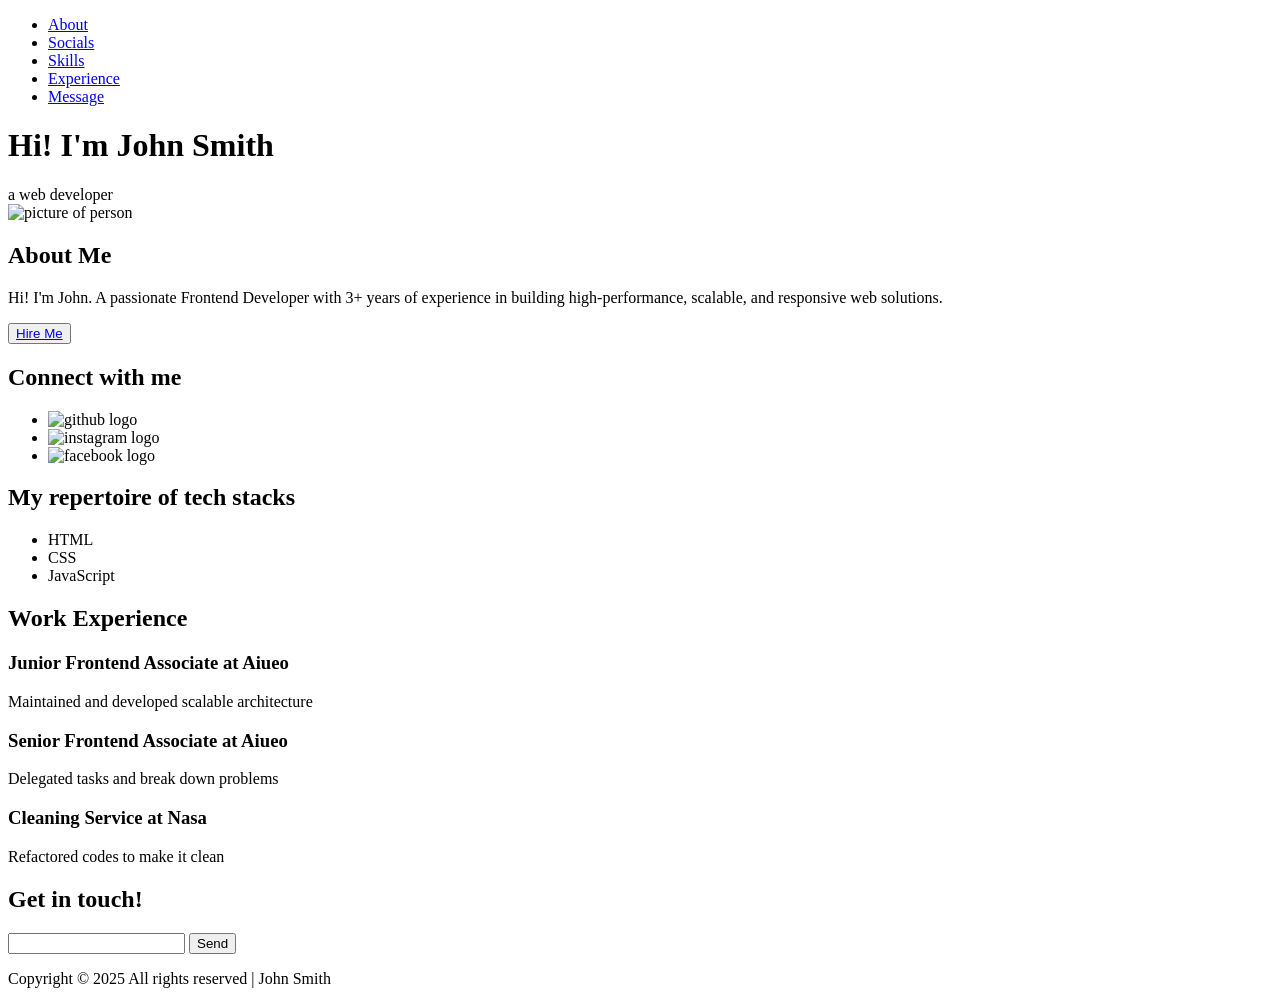
==== index.html @ 1870521f "Final final" ====
<!DOCTYPE html>
<html lang="en">
  <head>
    <meta charset="UTF-8" />
    <meta name="viewport" content="width=device-width, initial-scale=1.0" />
    <title>Personal Website Portfolio</title>
  </head>
  <body>
    <header>
      <nav>
        <ul>
          <li><a href="#about">About</a></li>
          <li><a href="#socials">Socials</a></li>
          <li><a href="#skills">Skills</a></li>
          <li><a href="#experience">Experience</a></li>
          <li><a href="#message">Message</a></li>
        </ul>
      </nav>
      <h1>Hi! I'm John Smith</h1>
      <span>a web developer</span>
    </header>
    <section id="about">
      <img src="foto-diri.jpg" alt="picture of person" class="foto-diri" />
      <h2>About Me</h2>
      <p>
        Hi! I'm John. A passionate Frontend Developer with 3+ years of
        experience in building high-performance, scalable, and responsive web
        solutions.
      </p>
      <button><a href="./index.html">Hire Me</a></button>
    </section>
    <section id="socials">
      <h2>Connect with me</h2>
      <ul>
        <li><img src="github.svg" alt="github logo" /></li>
        <li><img src="instagram.svg" alt="instagram logo" /></li>
        <li><img src="facebook.svg" alt="facebook logo" /></li>
      </ul>
    </section>
    <section id="skills">
      <h2>My repertoire of tech stacks</h2>
      <ul>
        <li>HTML</li>
        <li>CSS</li>
        <li>JavaScript</li>
      </ul>
    </section>
    <section id="experience">
      <h2>Work Experience</h2>
      <div class="exp1">
        <h3>Junior Frontend Associate at Aiueo</h3>
        <p>Maintained and developed scalable architecture</p>
      </div>
      <div class="exp1">
        <h3>Senior Frontend Associate at Aiueo</h3>
        <p>Delegated tasks and break down problems</p>
      </div>
      <div class="exp1">
        <h3>Cleaning Service at Nasa</h3>
        <p>Refactored codes to make it clean</p>
      </div>
    </section>
    <section id="message">
      <h2>Get in touch!</h2>
      <form action="#">
        <label for="Send me a message"></label>
        <input type="text" name="contact" id="contact" />
        <button>Send</button>
      </form>
    </section>
    <footer></footer>
    <footer>
      <p>Copyright © 2025 All rights reserved | John Smith</p>
    </footer>
  </body>
</html>
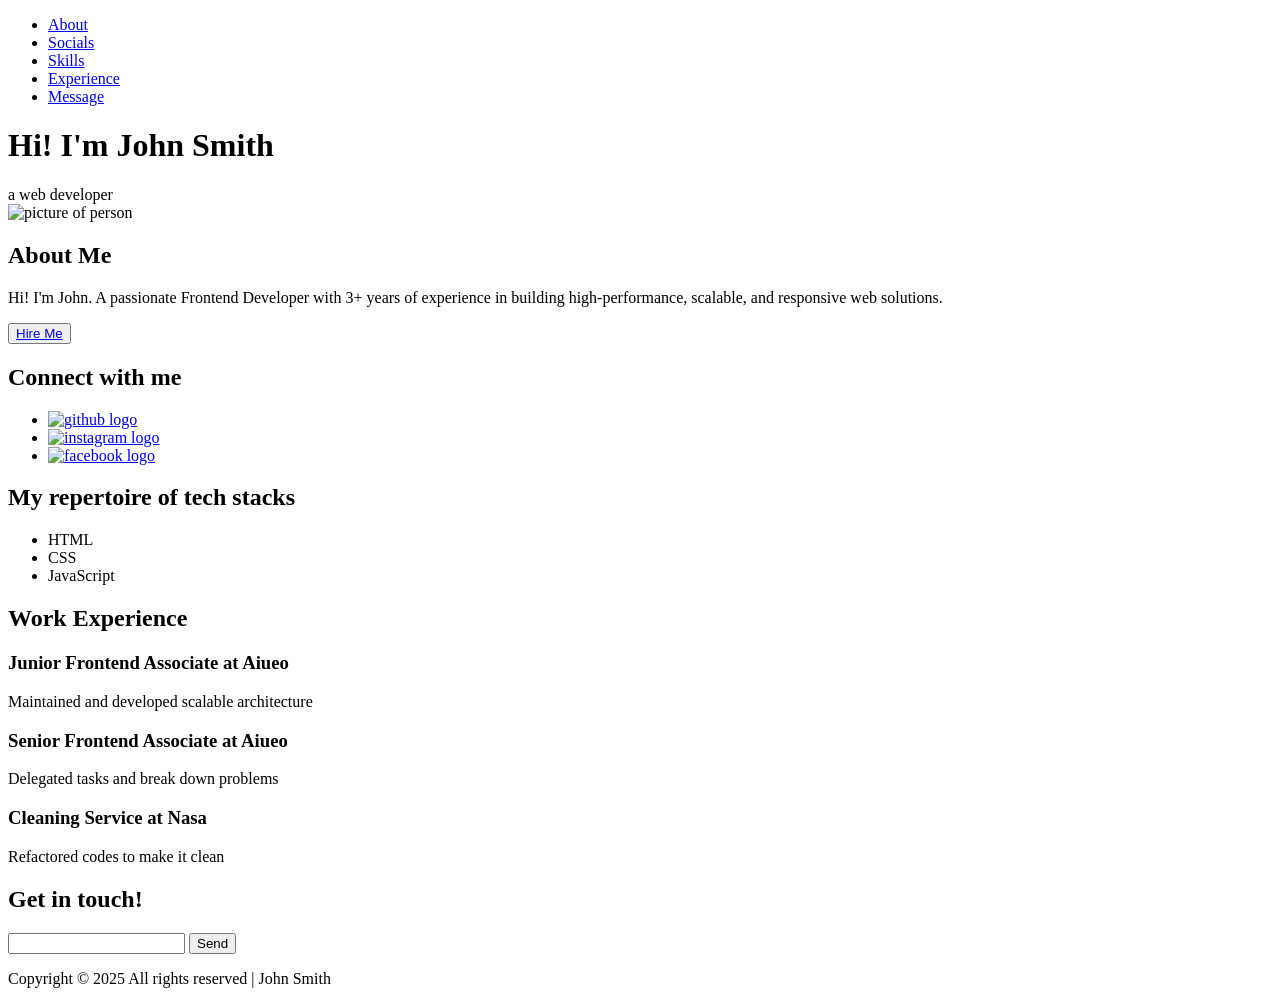
==== commit 18fae243: "Add link" ====
--- a/index.html
+++ b/index.html
@@ -32,9 +32,36 @@
     <section id="socials">
       <h2>Connect with me</h2>
       <ul>
-        <li><img src="github.svg" alt="github logo" /></li>
-        <li><img src="instagram.svg" alt="instagram logo" /></li>
-        <li><img src="facebook.svg" alt="facebook logo" /></li>
+        <li>
+          <a href="https://github.com">
+            <img
+              src="https://cdn-icons-png.flaticon.com/512/25/25231.png"
+              alt="github logo"
+              width="40"
+              height="40"
+            />
+          </a>
+        </li>
+        <li>
+          <a href="https://instagram.com">
+            <img
+              src="https://upload.wikimedia.org/wikipedia/commons/thumb/9/95/Instagram_logo_2022.svg/800px-Instagram_logo_2022.svg.png"
+              alt="instagram logo"
+              width="40"
+              height="40"
+            />
+          </a>
+        </li>
+        <li>
+          <a href="https://facebook.com">
+            <img
+              src="https://upload.wikimedia.org/wikipedia/commons/thumb/5/51/Facebook_f_logo_%282019%29.svg/2048px-Facebook_f_logo_%282019%29.svg.png"
+              alt="facebook logo"
+              width="40"
+              height="40"
+            />
+          </a>
+        </li>
       </ul>
     </section>
     <section id="skills">
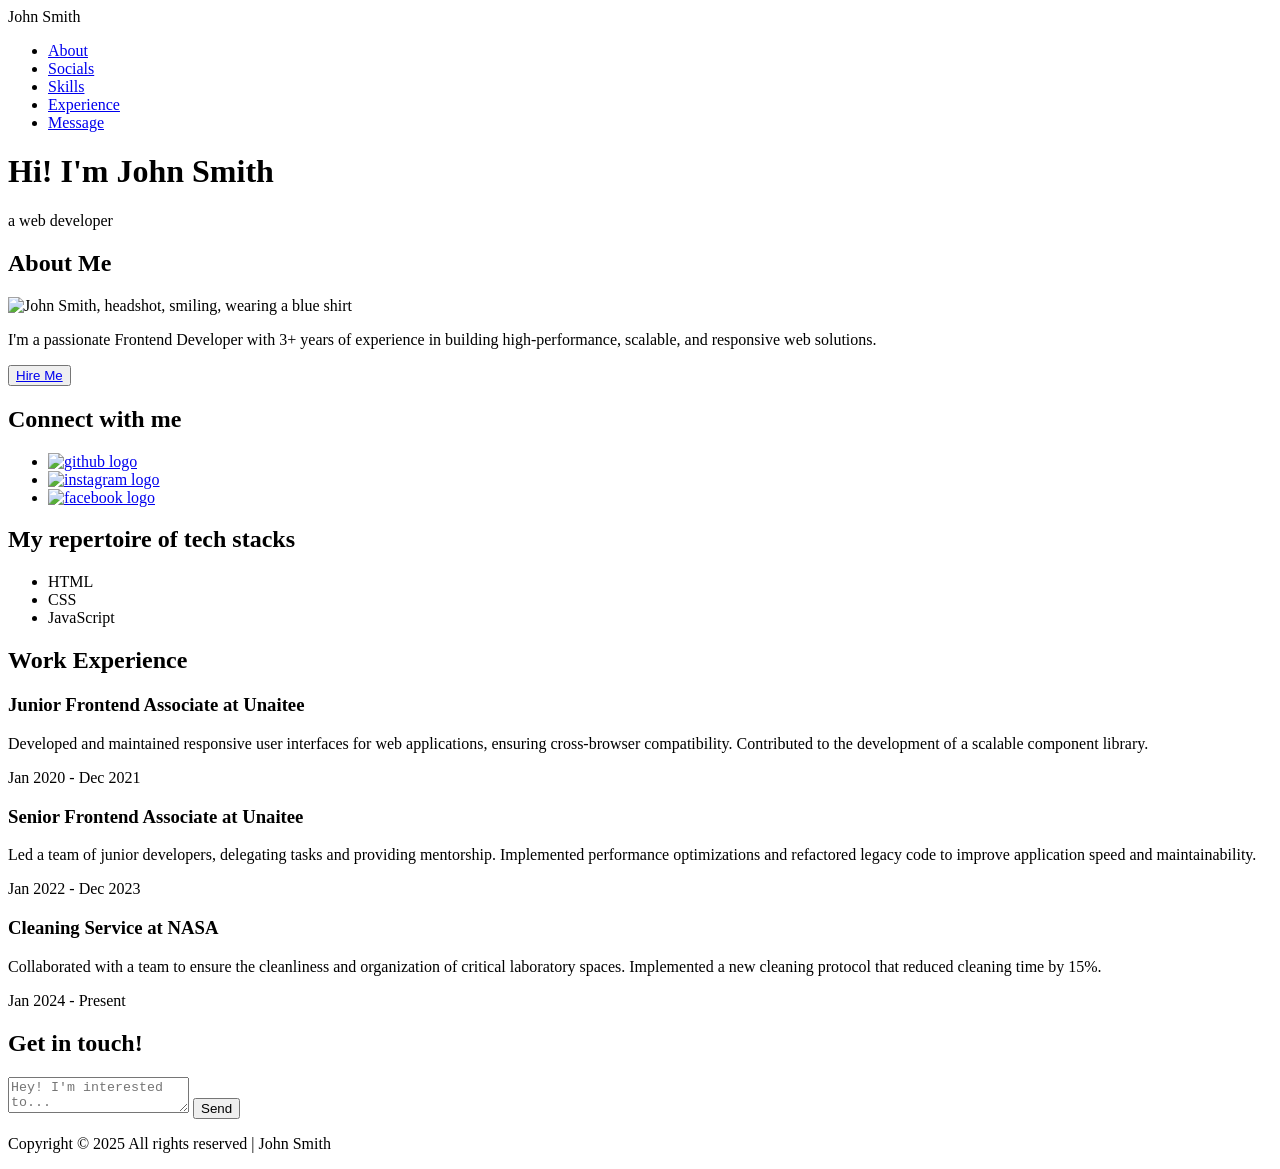
==== commit 91706f08: "Add idk" ====
--- a/index.html
+++ b/index.html
@@ -8,6 +8,7 @@
   <body>
     <header>
       <nav>
+        <div class="logo">John Smith</div>
         <ul>
           <li><a href="#about">About</a></li>
           <li><a href="#socials">Socials</a></li>
@@ -17,15 +18,20 @@
         </ul>
       </nav>
       <h1>Hi! I'm John Smith</h1>
-      <span>a web developer</span>
+      <p>a web developer</p>
     </header>
     <section id="about">
-      <img src="foto-diri.jpg" alt="picture of person" class="foto-diri" />
       <h2>About Me</h2>
+      <img
+        src="https://heroshotphotography.com/wp-content/uploads/2023/03/male-linkedin-corporate-headshot-on-white-square-1024x1024.jpg"
+        alt="John Smith, headshot, smiling, wearing a blue shirt"
+        class="foto-diri"
+        width="80"
+        height="80"
+      />
       <p>
-        Hi! I'm John. A passionate Frontend Developer with 3+ years of
-        experience in building high-performance, scalable, and responsive web
-        solutions.
+        I'm a passionate Frontend Developer with 3+ years of experience in
+        building high-performance, scalable, and responsive web solutions.
       </p>
       <button><a href="./index.html">Hire Me</a></button>
     </section>
@@ -74,30 +80,51 @@
     </section>
     <section id="experience">
       <h2>Work Experience</h2>
-      <div class="exp1">
-        <h3>Junior Frontend Associate at Aiueo</h3>
-        <p>Maintained and developed scalable architecture</p>
-      </div>
-      <div class="exp1">
-        <h3>Senior Frontend Associate at Aiueo</h3>
-        <p>Delegated tasks and break down problems</p>
-      </div>
-      <div class="exp1">
-        <h3>Cleaning Service at Nasa</h3>
-        <p>Refactored codes to make it clean</p>
-      </div>
+      <article class="exp1">
+        <h3>Junior Frontend Associate at Unaitee</h3>
+        <p>
+          Developed and maintained responsive user interfaces for web
+          applications, ensuring cross-browser compatibility. Contributed to the
+          development of a scalable component library.
+        </p>
+        <time datetime="2020-01-01">Jan 2020</time> -
+        <time datetime="2021-12-31">Dec 2021</time>
+      </article>
+      <article class="exp1">
+        <h3>Senior Frontend Associate at Unaitee</h3>
+        <p>
+          Led a team of junior developers, delegating tasks and providing
+          mentorship. Implemented performance optimizations and refactored
+          legacy code to improve application speed and maintainability.
+        </p>
+        <time datetime="2022-01-01">Jan 2022</time> -
+        <time datetime="2023-12-31">Dec 2023</time>
+      </article>
+      <article class="exp1">
+        <h3>Cleaning Service at NASA</h3>
+        <p>
+          Collaborated with a team to ensure the cleanliness and organization of
+          critical laboratory spaces. Implemented a new cleaning protocol that
+          reduced cleaning time by 15%.
+        </p>
+        <time datetime="2024-01-01">Jan 2024</time> -
+        <time datetime="2024-Present">Present</time>
+      </article>
     </section>
     <section id="message">
       <h2>Get in touch!</h2>
       <form action="#">
         <label for="Send me a message"></label>
-        <input type="text" name="contact" id="contact" />
+        <textarea
+          name="msg"
+          id="msg"
+          placeholder="Hey! I'm interested to..."
+        ></textarea>
         <button>Send</button>
       </form>
     </section>
-    <footer></footer>
     <footer>
-      <p>Copyright © 2025 All rights reserved | John Smith</p>
+      <p>Copyright &copy; 2025 All rights reserved | John Smith</p>
     </footer>
   </body>
 </html>
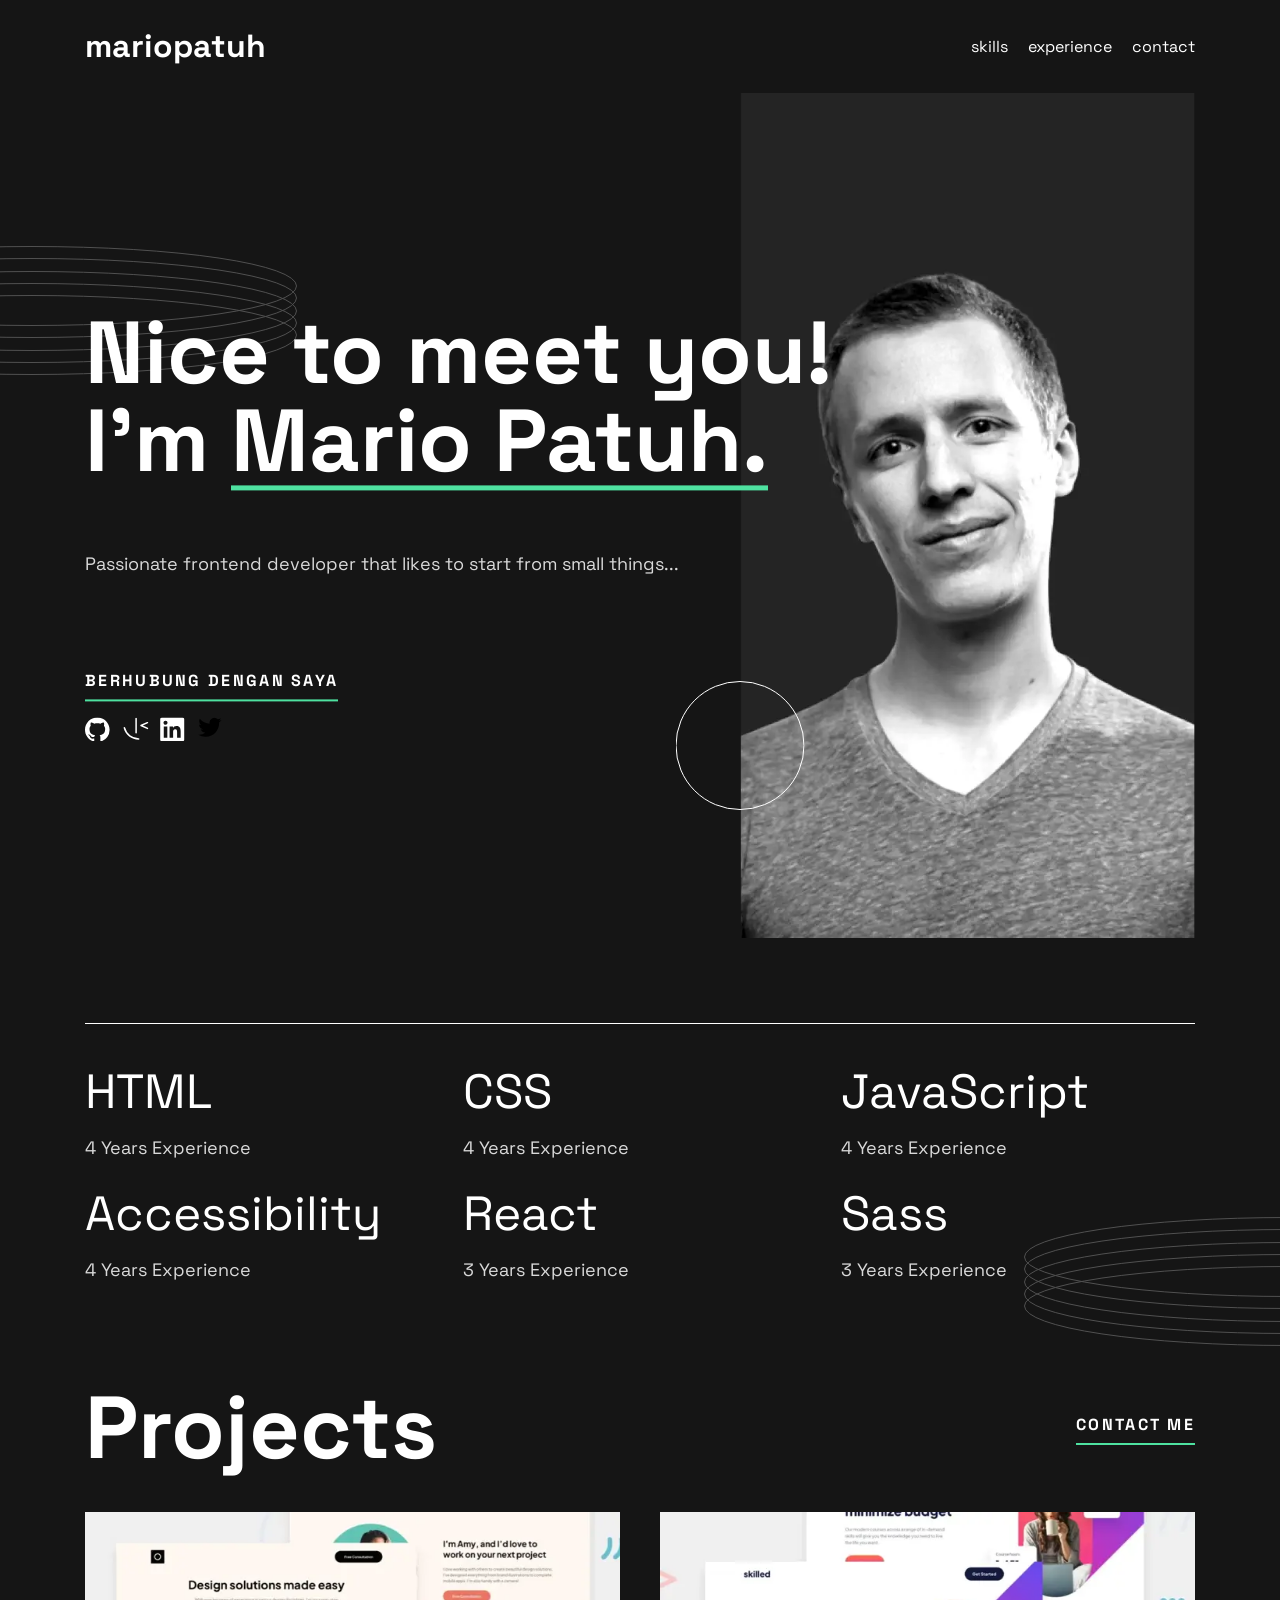
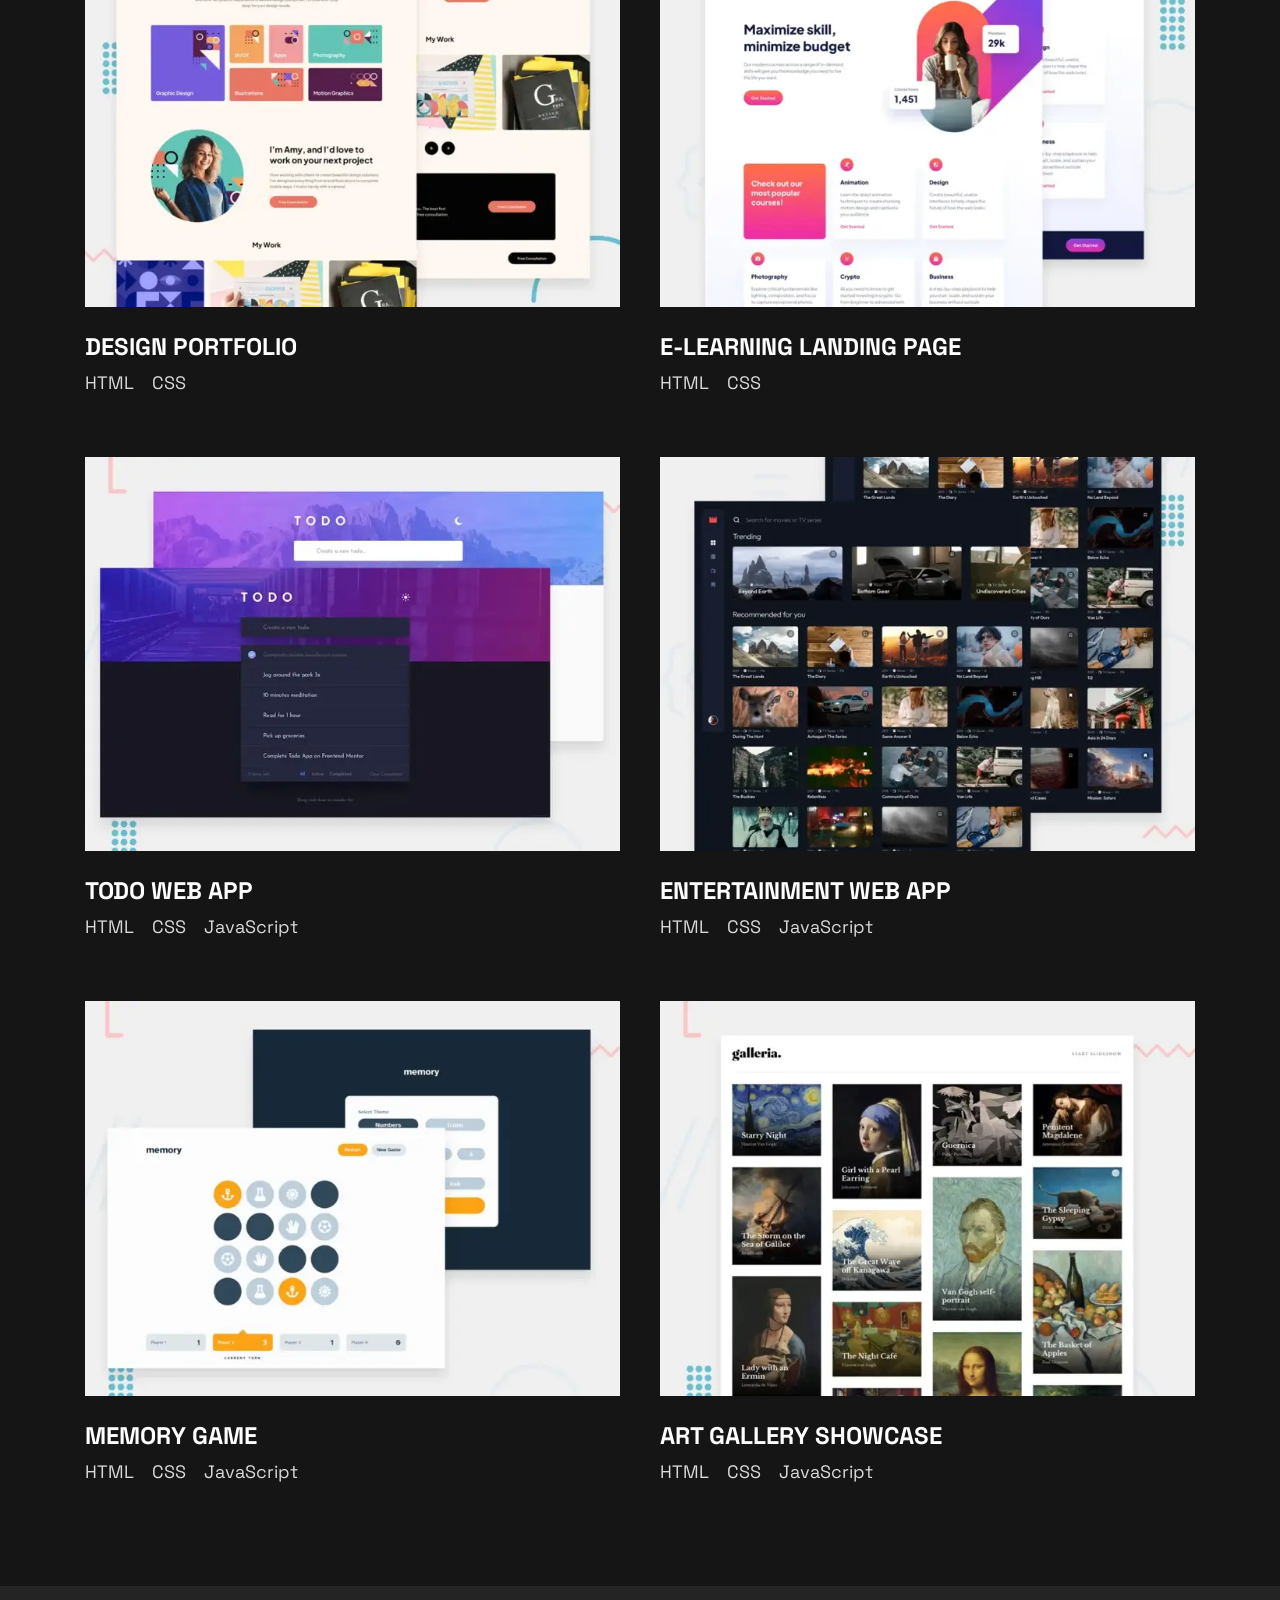
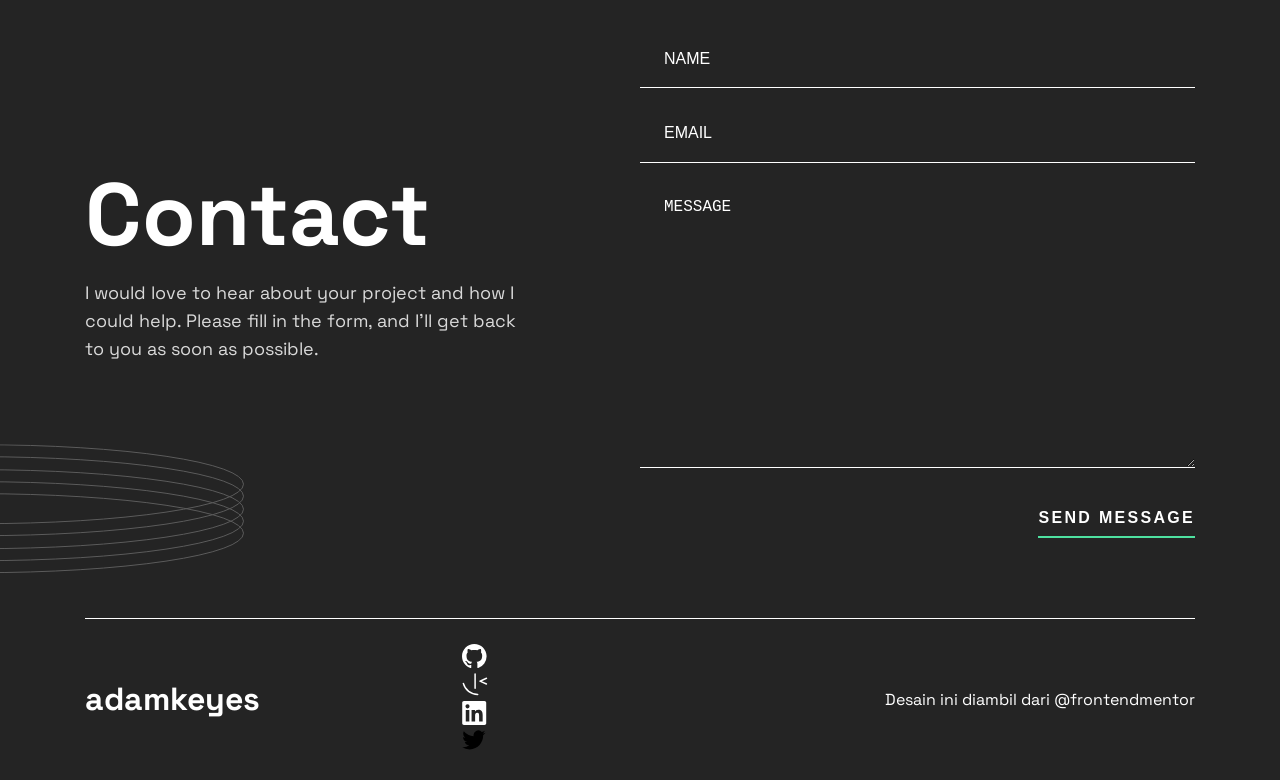
==== commit bf959a08: "Add styling" ====
--- a/index.html
+++ b/index.html
@@ -3,128 +3,337 @@
   <head>
     <meta charset="UTF-8" />
     <meta name="viewport" content="width=device-width, initial-scale=1.0" />
-    <title>Personal Website Portfolio</title>
+
+    <link
+      rel="icon"
+      type="image/png"
+      sizes="32x32"
+      href="assets/images/favicon-32x32.png"
+    />
+    <link rel="stylesheet" href="style.css" />
+    <title>Website Portfolio</title>
   </head>
   <body>
-    <header>
-      <nav>
-        <div class="logo">John Smith</div>
-        <ul>
-          <li><a href="#about">About</a></li>
-          <li><a href="#socials">Socials</a></li>
-          <li><a href="#skills">Skills</a></li>
-          <li><a href="#experience">Experience</a></li>
-          <li><a href="#message">Message</a></li>
-        </ul>
-      </nav>
-      <h1>Hi! I'm John Smith</h1>
-      <p>a web developer</p>
-    </header>
-    <section id="about">
-      <h2>About Me</h2>
-      <img
-        src="https://heroshotphotography.com/wp-content/uploads/2023/03/male-linkedin-corporate-headshot-on-white-square-1024x1024.jpg"
-        alt="John Smith, headshot, smiling, wearing a blue shirt"
-        class="foto-diri"
-        width="80"
-        height="80"
-      />
-      <p>
-        I'm a passionate Frontend Developer with 3+ years of experience in
-        building high-performance, scalable, and responsive web solutions.
-      </p>
-      <button><a href="./index.html">Hire Me</a></button>
-    </section>
-    <section id="socials">
-      <h2>Connect with me</h2>
-      <ul>
-        <li>
-          <a href="https://github.com">
-            <img
-              src="https://cdn-icons-png.flaticon.com/512/25/25231.png"
-              alt="github logo"
-              width="40"
-              height="40"
-            />
-          </a>
-        </li>
-        <li>
-          <a href="https://instagram.com">
-            <img
-              src="https://upload.wikimedia.org/wikipedia/commons/thumb/9/95/Instagram_logo_2022.svg/800px-Instagram_logo_2022.svg.png"
-              alt="instagram logo"
-              width="40"
-              height="40"
-            />
-          </a>
-        </li>
-        <li>
-          <a href="https://facebook.com">
-            <img
-              src="https://upload.wikimedia.org/wikipedia/commons/thumb/5/51/Facebook_f_logo_%282019%29.svg/2048px-Facebook_f_logo_%282019%29.svg.png"
-              alt="facebook logo"
-              width="40"
-              height="40"
-            />
-          </a>
-        </li>
-      </ul>
-    </section>
-    <section id="skills">
-      <h2>My repertoire of tech stacks</h2>
-      <ul>
-        <li>HTML</li>
-        <li>CSS</li>
-        <li>JavaScript</li>
-      </ul>
-    </section>
-    <section id="experience">
-      <h2>Work Experience</h2>
-      <article class="exp1">
-        <h3>Junior Frontend Associate at Unaitee</h3>
-        <p>
-          Developed and maintained responsive user interfaces for web
-          applications, ensuring cross-browser compatibility. Contributed to the
-          development of a scalable component library.
-        </p>
-        <time datetime="2020-01-01">Jan 2020</time> -
-        <time datetime="2021-12-31">Dec 2021</time>
-      </article>
-      <article class="exp1">
-        <h3>Senior Frontend Associate at Unaitee</h3>
-        <p>
-          Led a team of junior developers, delegating tasks and providing
-          mentorship. Implemented performance optimizations and refactored
-          legacy code to improve application speed and maintainability.
-        </p>
-        <time datetime="2022-01-01">Jan 2022</time> -
-        <time datetime="2023-12-31">Dec 2023</time>
-      </article>
-      <article class="exp1">
-        <h3>Cleaning Service at NASA</h3>
-        <p>
-          Collaborated with a team to ensure the cleanliness and organization of
-          critical laboratory spaces. Implemented a new cleaning protocol that
-          reduced cleaning time by 15%.
-        </p>
-        <time datetime="2024-01-01">Jan 2024</time> -
-        <time datetime="2024-Present">Present</time>
-      </article>
-    </section>
-    <section id="message">
-      <h2>Get in touch!</h2>
-      <form action="#">
-        <label for="Send me a message"></label>
-        <textarea
-          name="msg"
-          id="msg"
-          placeholder="Hey! I'm interested to..."
-        ></textarea>
-        <button>Send</button>
-      </form>
-    </section>
-    <footer>
-      <p>Copyright &copy; 2025 All rights reserved | John Smith</p>
-    </footer>
+    <main>
+      <section class="section hero">
+        <nav class="nav">
+          <div class="nav__logo">mariopatuh</div>
+          <ul class="nav__list">
+            <li class="nav__item">
+              <a class="nav__links" href="#skills">skills</a>
+            </li>
+            <li class="nav__item">
+              <a class="nav__links" href="#projects">experience</a>
+            </li>
+            <li class="nav__item">
+              <a class="nav__links" href="#contact">contact</a>
+            </li>
+          </ul>
+        </nav>
+
+        <div class="hero__content">
+          <div class="hero__avatar">
+            <div class="hero__avatar-container">
+              <picture class="section__img">
+                <source
+                  srcset="assets/images/image-profile-tablet.webp"
+                  media="(min-width: 550px)"
+                />
+                <img
+                  class="section__img"
+                  src="assets/images/image-profile-mobile.webp"
+                  alt=""
+                />
+              </picture>
+            </div>
+            <div class="hero__bg-img-1">
+              <img src="assets/images/pattern-circle.svg" alt="" />
+            </div>
+            <div class="hero__bg-img-2">
+              <img src="assets/images/pattern-rings.svg" alt="" />
+            </div>
+          </div>
+          <div class="hero__text-content">
+            <h1 class="section__heading">
+              Nice to meet you! I'm <span class="hero__name">Mario Patuh.</span>
+            </h1>
+            <p class="section__text hero__text">
+              Passionate frontend developer that likes to start from small
+              things...
+            </p>
+            <a class="section__link" href="#">Berhubung dengan saya</a>
+
+            <ul class="socials__icon-container">
+              <div class="socials__icon">
+                <img src="assets/images/icon-github.svg" alt="icon github" />
+              </div>
+              <div class="socials__icon">
+                <img
+                  src="assets/images/icon-frontend-mentor.svg"
+                  alt="icon frontendmentor"
+                />
+              </div>
+              <div class="socials__icon">
+                <img
+                  src="assets/images/icon-linkedin.svg"
+                  alt="icon linkedin"
+                />
+              </div>
+              <div class="socials__icon">
+                <img src="assets/images/icon-twitter.svg" alt="icon twitter" />
+              </div>
+            </ul>
+          </div>
+        </div>
+      </section>
+
+      <section id="skills" class="section skills">
+        <div class="skills-container">
+          <div class="skill">
+            <div class="skills-container__language">HTML</div>
+            <p class="section__text">4 Years Experience</p>
+          </div>
+          <div class="skill">
+            <div class="skills-container__language">CSS</div>
+            <p class="section__text">4 Years Experience</p>
+          </div>
+          <div class="skill">
+            <div class="skills-container__language">JavaScript</div>
+            <p class="section__text">4 Years Experience</p>
+          </div>
+          <div class="skill">
+            <div class="skills-container__language">Accessibility</div>
+            <p class="section__text">4 Years Experience</p>
+          </div>
+          <div class="skill">
+            <div class="skills-container__language">React</div>
+            <p class="section__text">3 Years Experience</p>
+          </div>
+          <div class="skill">
+            <div class="skills-container__language">Sass</div>
+            <p class="section__text">3 Years Experience</p>
+          </div>
+          <div class="skills__bg-img">
+            <img src="assets/images/pattern-rings.svg" alt="" />
+          </div>
+        </div>
+      </section>
+      <section id="projects" class="section projects">
+        <div class="projects__header">
+          <h2 class="section__heading">Projects</h2>
+          <a href="#" class="section__link">Contact Me</a>
+        </div>
+        <div class="projects-container">
+          <div class="project">
+            <div class="screenshot">
+              <img
+                class="section__img"
+                src="assets/images/thumbnail-project-1-small.webp"
+                alt=""
+              />
+              <div class="projects-container__project-hovered">
+                <a href="#" class="section__link">View Project</a>
+                <a href="#" class="section__link">View Code</a>
+              </div>
+            </div>
+            <h3 class="projects-container__title">Design Portfolio</h3>
+            <div class="projects-container__languages">
+              <span>HTML</span> <span>CSS</span>
+            </div>
+            <div class="projects-container__links-hidden">
+              <a href="#" class="section__link">View Project</a>
+              <a href="#" class="section__link">View Code</a>
+            </div>
+          </div>
+          <div class="project">
+            <div class="screenshot">
+              <img
+                class="section__img"
+                src="assets/images/thumbnail-project-2-small.webp"
+                alt=""
+              />
+              <div class="projects-container__project-hovered">
+                <a href="#" class="section__link">View Project</a>
+                <a href="#" class="section__link">View Code</a>
+              </div>
+            </div>
+            <h3 class="projects-container__title">E-Learning Landing Page</h3>
+            <div class="projects-container__languages">
+              <span>HTML</span> <span>CSS</span>
+            </div>
+            <div class="projects-container__links-hidden">
+              <a href="#" class="section__link">View Project</a>
+              <a href="#" class="section__link">View Code</a>
+            </div>
+          </div>
+          <div class="project">
+            <div class="screenshot">
+              <img
+                class="section__img"
+                src="assets/images/thumbnail-project-3-small.webp"
+                alt=""
+              />
+              <div class="projects-container__project-hovered">
+                <a href="#" class="section__link">View Project</a>
+                <a href="#" class="section__link">View Code</a>
+              </div>
+            </div>
+            <h3 class="projects-container__title">Todo Web App</h3>
+            <div class="projects-container__languages">
+              <span>HTML</span> <span>CSS</span> <span>JavaScript</span>
+            </div>
+            <div class="projects-container__links-hidden">
+              <a href="#" class="section__link">View Project</a>
+              <a href="#" class="section__link">View Code</a>
+            </div>
+          </div>
+          <div class="project">
+            <div class="screenshot">
+              <img
+                class="section__img"
+                src="assets/images/thumbnail-project-4-small.webp"
+                alt=""
+              />
+              <div class="projects-container__project-hovered">
+                <a href="#" class="section__link">View Project</a>
+                <a href="#" class="section__link">View Code</a>
+              </div>
+            </div>
+            <h3 class="projects-container__title">Entertainment Web App</h3>
+            <div class="projects-container__languages">
+              <span>HTML</span> <span>CSS</span> <span>JavaScript</span>
+            </div>
+            <div class="projects-container__links-hidden">
+              <a href="#" class="section__link">View Project</a>
+              <a href="#" class="section__link">View Code</a>
+            </div>
+          </div>
+          <div class="project">
+            <div class="screenshot">
+              <img
+                class="section__img"
+                src="assets/images/thumbnail-project-5-small.webp"
+                alt=""
+              />
+              <div class="projects-container__project-hovered">
+                <a href="#" class="section__link">View Project</a>
+                <a href="#" class="section__link">View Code</a>
+              </div>
+            </div>
+            <h3 class="projects-container__title">Memory Game</h3>
+            <div class="projects-container__languages">
+              <span>HTML</span> <span>CSS</span> <span>JavaScript</span>
+            </div>
+            <div class="projects-container__links-hidden">
+              <a href="#" class="section__link">View Project</a>
+              <a href="#" class="section__link">View Code</a>
+            </div>
+          </div>
+          <div class="project">
+            <div class="screenshot">
+              <img
+                class="section__img"
+                src="assets/images/thumbnail-project-6-small.webp"
+                alt=""
+              />
+              <div class="projects-container__project-hovered">
+                <a href="#" class="section__link">View Project</a>
+                <a href="#" class="section__link">View Code</a>
+              </div>
+            </div>
+            <h3 class="projects-container__title">Art Gallery Showcase</h3>
+            <div class="projects-container__languages">
+              <span>HTML</span> <span>CSS</span> <span>JavaScript</span>
+            </div>
+            <div class="projects-container__links-hidden">
+              <a href="#" class="section__link">View Project</a>
+              <a href="#" class="section__link">View Code</a>
+            </div>
+          </div>
+        </div>
+      </section>
+      <section id="contact" class="section section--grey contact">
+        <div class="contact__content-container">
+          <div class="contact__text-content">
+            <h2 class="section__heading">Contact</h2>
+            <p class="section__text">
+              I would love to hear about your project and how I could help.
+              Please fill in the form, and I’ll get back to you as soon as
+              possible.
+            </p>
+          </div>
+          <form method="Get" action="/" class="form">
+            <div class="form__input-container">
+              <input
+                class="form__input"
+                type="text"
+                name="name"
+                id="name"
+                placeholder="NAME"
+                aria-label="Name"
+                aria-required="true"
+              />
+              <div class="form__error-icon">!</div>
+              <p class="form__error-msg">Sorry, invalid format here</p>
+            </div>
+            <div class="form__input-container">
+              <input
+                class="form__input"
+                type="email"
+                name="email"
+                id="email"
+                placeholder="EMAIL"
+                aria-label="E-mail"
+                aria-required="true"
+              />
+              <div class="form__error-icon">!</div>
+              <p class="form__error-msg">Sorry, invalid format here</p>
+            </div>
+            <div class="form__input-container">
+              <textarea
+                class="form__input"
+                name="message"
+                id="message"
+                cols="30"
+                rows="10"
+                placeholder="MESSAGE"
+                aria-label="Message"
+                aria-required="true"
+              ></textarea>
+              <div class="form__error-icon">!</div>
+              <p class="form__error-msg">Sorry, invalid format here</p>
+            </div>
+            <button class="section__link" href="#" type="submit">
+              Send Message
+            </button>
+          </form>
+          <div class="contact__bg-img">
+            <img src="assets/images/pattern-rings.svg" alt="" />
+          </div>
+        </div>
+      </section>
+      <footer class="section section--grey footer">
+        <div class="footer__horizontal-rule"></div>
+        <nav class="nav">
+          <div class="nav__logo">adamkeyes</div>
+          <ul class="nav__icon-container">
+            <div class="nav__icon">
+              <img src="assets/images/icon-github.svg" alt="" />
+            </div>
+            <div class="nav__icon">
+              <img src="assets/images/icon-frontend-mentor.svg" alt="" />
+            </div>
+            <div class="nav__icon">
+              <img src="assets/images/icon-linkedin.svg" alt="" />
+            </div>
+            <div class="nav__icon">
+              <img src="assets/images/icon-twitter.svg" alt="" />
+            </div>
+          </ul>
+          <p>Desain ini diambil dari @frontendmentor</p>
+        </nav>
+      </footer>
+    </main>
+    <script src="app.js"></script>
   </body>
 </html>
--- a/style.css
+++ b/style.css
@@ -0,0 +1,582 @@
+@import url("https://fonts.googleapis.com/css2?family=Space+Grotesk:wght@500;700&display=swap");
+
+* {
+  margin: 0;
+  padding: 0;
+  box-sizing: border-box;
+}
+
+body {
+  background-color: rgb(21, 21, 21);
+  color: white;
+  font-family: "Space Grotesk", sans-serif;
+}
+
+main {
+  max-width: 100vw;
+  overflow: hidden;
+}
+
+/* Section = Styling Elements that are repeated in the design */
+
+.section {
+  position: relative;
+  background: rgb(21, 21, 21);
+}
+
+.section--grey {
+  background-color: rgb(36, 36, 36);
+}
+
+.section__heading {
+  font-size: 40px;
+  line-height: 1;
+}
+
+.section__text {
+  font-size: 16px;
+  line-height: 1.625;
+  color: rgb(217, 217, 217);
+}
+
+.section__link {
+  font-size: 16px;
+  line-height: 26px;
+  display: inline-block;
+  border-bottom: 2px solid rgb(78, 225, 160);
+  color: white;
+  text-decoration: none;
+  padding-bottom: 5px;
+  text-transform: uppercase;
+  font-weight: 700;
+  letter-spacing: 2.3px;
+  transition: all 0.2s ease;
+  cursor: pointer;
+}
+
+.section__link:hover {
+  color: rgb(78, 225, 160);
+}
+
+.section__img {
+  width: 100%;
+}
+
+@media screen and (min-width: 550px) {
+  .section__text {
+    font-size: 18px;
+    line-height: 1.55;
+  }
+}
+
+@media screen and (min-width: 660px) {
+  .section__heading {
+    font-size: 56px;
+    line-height: 1;
+  }
+}
+
+@media screen and (min-width: 740px) {
+  .section__heading {
+    font-size: 72px;
+  }
+}
+
+@media screen and (min-width: 1110px) {
+  .section__heading {
+    font-size: 88px;
+  }
+}
+
+/* Navigation */
+
+.nav {
+  width: 41%;
+  /* margin: 0 auto; */
+  /* padding: 20px 0; */
+  display: flex;
+}
+
+.nav__logo {
+  cursor: pointer;
+  font-size: 24px;
+  line-height: 1.33;
+  font-weight: 700;
+  text-align: center;
+}
+
+.nav__list {
+  display: flex;
+  list-style: none;
+  gap: 20px;
+}
+
+.nav__links {
+  text-decoration: none;
+  color: white;
+  transition: 0.3s;
+}
+
+.nav__links:hover {
+  color: rgba(255, 255, 255, 0.568);
+}
+
+.socials__icon-container {
+  display: flex;
+  justify-content: space-between;
+  width: fit-content;
+  margin-top: 1em;
+  gap: 10px;
+}
+
+.socials__icon {
+  width: 13%;
+  height: 13%;
+  cursor: pointer;
+}
+
+@media screen and (min-width: 550px) {
+  .nav {
+    width: 100%;
+    padding: 25px 32px;
+    flex-direction: row;
+    justify-content: space-between;
+    align-items: center;
+    z-index: 3;
+  }
+  .nav__logo {
+    font-size: 32px;
+  }
+  .nav__icon-container {
+    width: 33%;
+  }
+}
+
+@media screen and (min-width: 1110px) {
+  .nav {
+    max-width: 1110px;
+    margin: 0 auto;
+    padding: 25px 0;
+  }
+  .nav__icon-container {
+    width: 20%;
+  }
+}
+
+/* Hero Content */
+
+.hero {
+  margin-bottom: 80px;
+}
+
+.hero__content {
+  display: flex;
+  flex-direction: column;
+}
+
+.hero__avatar {
+  position: relative;
+  margin-bottom: 40px;
+}
+
+.hero__avatar-container {
+  width: 41%;
+  margin: 0 auto;
+  position: relative;
+  z-index: 5;
+}
+
+.hero__name {
+  display: inline-block;
+  border-bottom: 5px solid rgb(78, 225, 160);
+}
+
+.hero__img {
+  width: 41%;
+  display: block;
+  margin: 0 auto;
+}
+
+.hero__bg-img-1 {
+  position: absolute;
+  bottom: 0;
+  right: 0;
+  transform: translateX(50%);
+}
+
+.hero__bg-img-2 {
+  position: absolute;
+  top: 33%;
+  left: 0;
+  transform: translateX(-60%);
+  width: 530px;
+  z-index: 3;
+}
+
+.hero__text-content {
+  text-align: center;
+  margin: 0 16px;
+}
+
+.hero__text {
+  margin: 24px 0;
+}
+
+@media screen and (min-width: 550px) {
+  .hero__avatar-container {
+    margin-right: unset;
+    z-index: 1;
+  }
+  .hero__avatar {
+    margin-bottom: unset;
+  }
+  .hero__bg-img-1 {
+    z-index: 3;
+  }
+  .hero__bg-img-2 {
+    top: 18%;
+  }
+  .hero__text-content {
+    position: absolute;
+    bottom: 0;
+    left: 0;
+    width: 65%;
+    text-align: left;
+    padding-left: 32px;
+    z-index: 3;
+    margin: 0;
+  }
+  .hero__text {
+    margin-top: 60px;
+    width: 80%;
+  }
+}
+
+@media screen and (min-width: 1110px) {
+  .hero__content {
+    max-width: 1110px;
+    margin-left: auto;
+    margin-right: auto;
+    position: relative;
+  }
+  .hero__text-content {
+    transform: translateY(-45%);
+    padding-left: 0;
+    width: 70%;
+  }
+  .hero .section__link {
+    margin-top: 66px;
+  }
+  .hero__bg-img-1 {
+    right: 41%;
+    bottom: 15%;
+  }
+}
+
+/* Skills */
+
+.skills-container {
+  display: grid;
+  grid-template-columns: 1fr;
+  margin: 0 16px;
+  padding: 40px 0;
+  border-top: 1px solid white;
+  border-bottom: 1px solid white;
+  gap: 24px;
+  text-align: center;
+}
+
+.skills-container__language {
+  font-size: 32px;
+  line-height: 1.25;
+}
+
+.skills__bg-img {
+  position: absolute;
+  bottom: 0;
+  right: 0;
+  transform: translatex(60%) translatey(50%);
+  z-index: 5;
+  width: 100%;
+}
+
+@media screen and (min-width: 550px) {
+  .skills-container {
+    margin: 0 32px;
+    border-bottom: none;
+    grid-template-columns: 1fr 1fr;
+    text-align: left;
+    padding-bottom: 0;
+    margin-bottom: 100px;
+  }
+  .skills-container__language {
+    font-size: 40px;
+    line-height: 1.15;
+    margin-bottom: 15px;
+  }
+  .skills__bg-img {
+    width: 50%;
+  }
+}
+
+@media screen and (min-width: 660px) {
+  .skills-container__language {
+    font-size: 48px;
+  }
+}
+
+@media screen and (min-width: 1110px) {
+  .skills-container {
+    max-width: 1110px;
+    margin-left: auto;
+    margin-right: auto;
+    grid-template-columns: 1fr 1fr 1fr;
+  }
+}
+
+/* Projects */
+
+.projects {
+  margin-top: 80px;
+  padding-bottom: 80px;
+}
+
+.projects__header {
+  display: flex;
+  justify-content: space-between;
+  padding: 0 16px;
+  align-items: center;
+  margin-bottom: 40px;
+}
+
+.projects-container {
+  padding: 0 16px;
+  display: grid;
+  grid-template-columns: 1fr;
+  gap: 40px;
+}
+
+.projects-container__title {
+  font-size: 24px;
+  line-height: 1.25;
+  text-transform: uppercase;
+  margin: 20px 0 7px 0;
+}
+
+.projects-container__languages {
+  font-size: 18px;
+  line-height: 1.55;
+  color: rgb(217, 217, 217);
+  display: flex;
+  gap: 18px;
+  margin-bottom: 20px;
+}
+
+.projects-container__project-hovered {
+  display: none;
+}
+
+.projects-container .section__link {
+  margin-right: 30px;
+}
+
+@media screen and (min-width: 660px) {
+  .projects__header {
+    padding: 0 32px;
+  }
+  .projects-container {
+    padding: 0 32px;
+    grid-template-columns: 1fr 1fr;
+  }
+}
+
+@media screen and (min-width: 1110px) {
+  .projects-container,
+  .projects__header {
+    max-width: 1110px;
+    margin-left: auto;
+    margin-right: auto;
+    padding-left: 0;
+    padding-right: 0;
+  }
+  .screenshot {
+    position: relative;
+    cursor: pointer;
+  }
+  .projects-container__links-hidden {
+    display: none;
+  }
+  .projects-container__project-hovered {
+    position: absolute;
+    top: 0;
+    left: 0;
+    bottom: 0;
+    right: 0;
+    background: black;
+    opacity: 0;
+    display: flex;
+    flex-direction: column;
+    gap: 40px;
+    justify-content: center;
+    align-items: center;
+    transition: opacity 0.2s ease;
+    background-color: black;
+  }
+  .screenshot:hover .projects-container__project-hovered {
+    opacity: 0.8;
+  }
+}
+
+/* Contact */
+
+.contact {
+  padding: 60px 16px 0 16px;
+}
+
+.contact__content-container {
+  display: flex;
+  flex-direction: column;
+  position: relative;
+  max-width: 343px;
+  margin: 0 auto;
+}
+
+.contact__text-content {
+  text-align: center;
+  margin-bottom: 50px;
+}
+
+.contact__text-content .section__heading {
+  margin-bottom: 20px;
+}
+
+.form {
+  text-align: right;
+}
+
+.form > * + * {
+  margin-top: 32px;
+}
+
+.form__input-container {
+  position: relative;
+  width: 100%;
+}
+
+.form__error-msg {
+  position: absolute;
+  bottom: 0;
+  right: 0;
+  transform: translatey(100%);
+  font-size: 12px;
+  line-height: 1.33;
+  padding-top: 10px;
+  color: hsl(7, 100%, 68%);
+  opacity: 0;
+  transition: all 0.2s ease;
+}
+
+.form__error-icon {
+  position: absolute;
+  top: 0;
+  right: 0;
+  height: 24px;
+  width: 24px;
+  display: flex;
+  align-items: center;
+  justify-content: center;
+  border-radius: 50%;
+  color: hsl(7, 100%, 68%);
+  border: 1px solid hsl(7, 100%, 68%);
+  transition: all 0.2s ease;
+  opacity: 0;
+}
+
+.form__input {
+  width: 100%;
+  background: transparent;
+  padding: 0 0 16px 24px;
+  border: 0px solid;
+  border-bottom: 1px solid white;
+  color: white;
+  font-size: 16px;
+  line-height: 1.6;
+}
+
+.form__input--error-underline {
+  border-bottom: 1px solid hsl(7, 100%, 68%);
+}
+
+.visible {
+  opacity: 1;
+}
+
+.form__input:focus {
+  outline: none;
+  border-bottom: 2px solid rgb(78, 225, 160);
+}
+
+.form__input::placeholder {
+  color: white;
+}
+
+.form .section__link {
+  background: transparent;
+  border: none;
+  border-bottom: 2px solid rgb(78, 225, 160);
+}
+
+.contact__bg-img {
+  position: absolute;
+  bottom: 0;
+  left: 0;
+  transform: translateX(-70%);
+}
+
+@media screen and (min-width: 550px) {
+  .contact__content-container {
+    max-width: 445px;
+  }
+  .contact__bg-img {
+    transform: translateX(-100%) translatey(50%);
+    z-index: 3;
+  }
+}
+
+@media screen and (min-width: 1110px) {
+  .contact__content-container {
+    display: flex;
+    flex-direction: row;
+    max-width: unset;
+    justify-content: space-between;
+    max-width: 1110px;
+    margin: 0 auto;
+    align-items: center;
+  }
+  .contact__text-content {
+    text-align: left;
+    max-width: 445px;
+  }
+  .form {
+    max-width: 50%;
+    flex-grow: 1;
+  }
+  .contact__bg-img {
+    transform: translatex(-70%) translateY(30%);
+  }
+}
+
+/* Footer */
+
+.footer__horizontal-rule {
+  border-bottom: 1px solid white;
+  padding-bottom: 80px;
+  margin: 0 16px;
+}
+
+@media screen and (min-width: 1110px) {
+  .footer__horizontal-rule {
+    max-width: 1110px;
+    margin: 0 auto;
+  }
+}
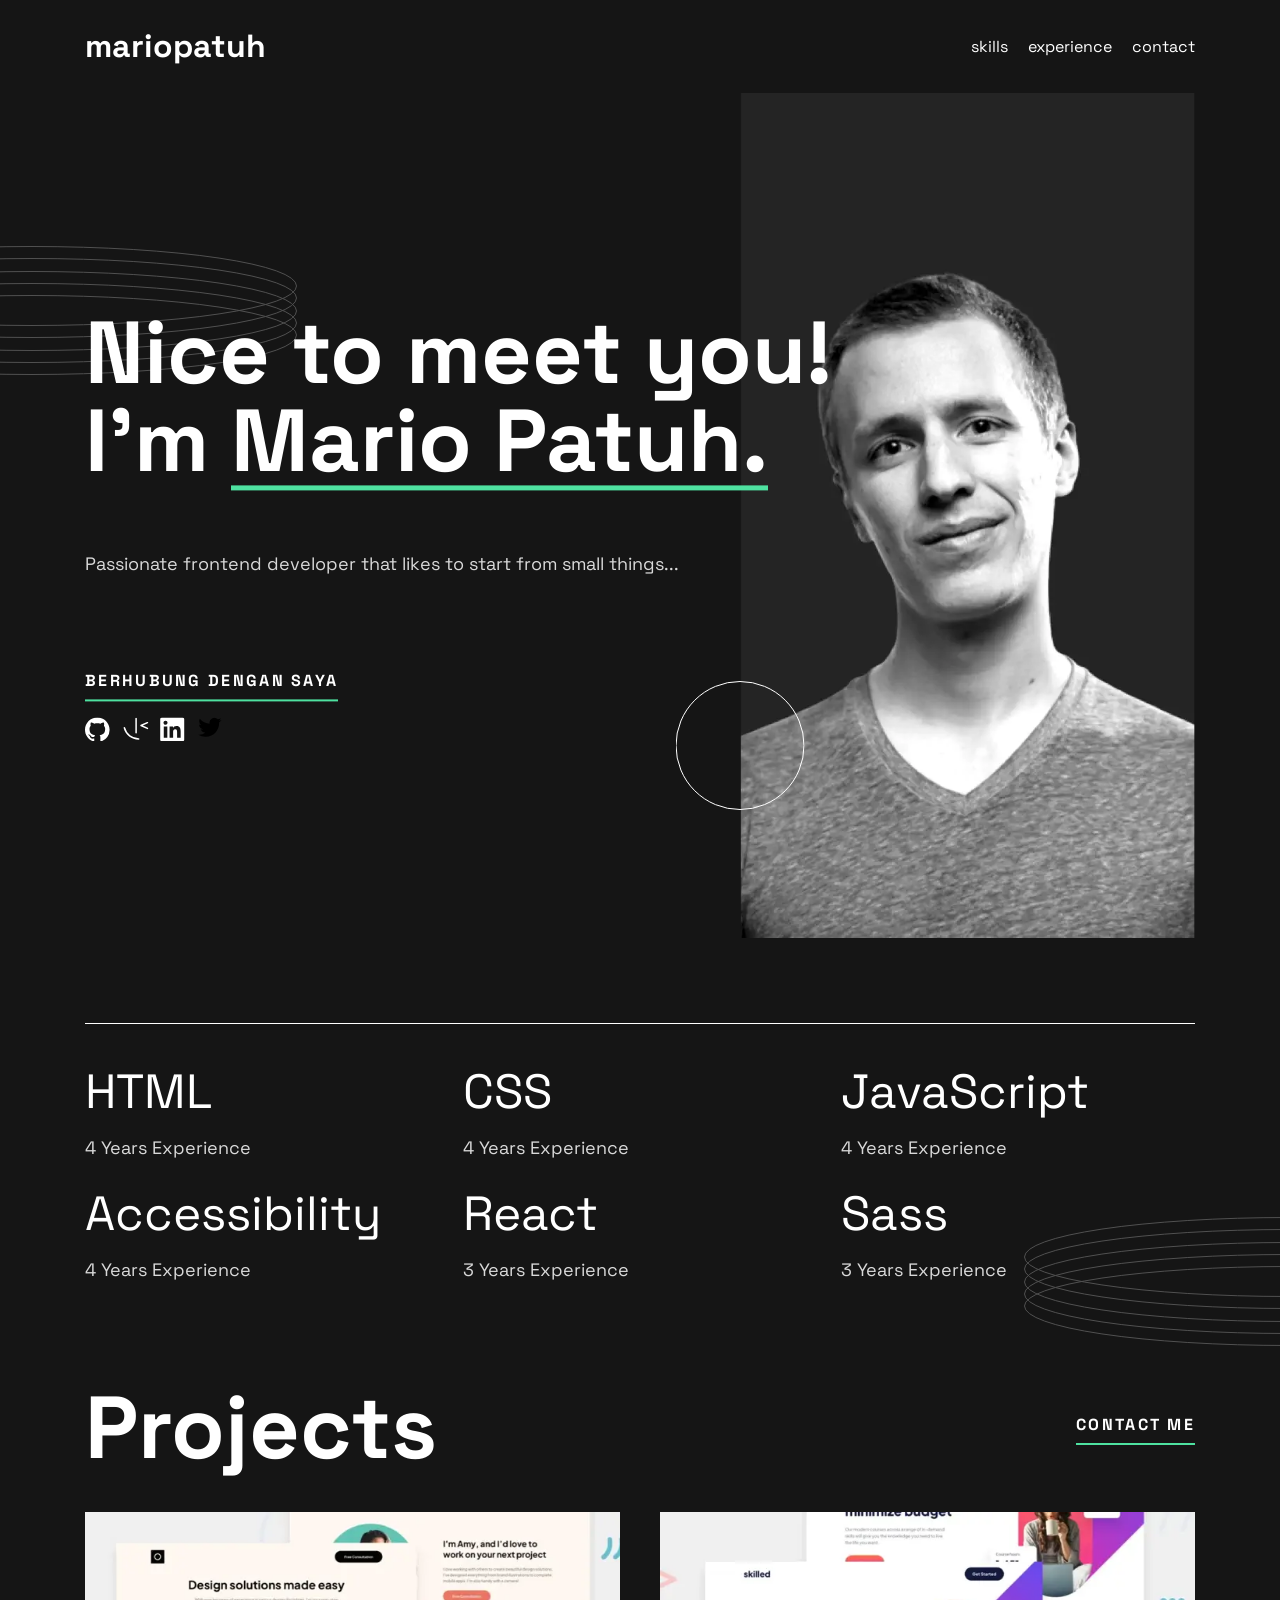
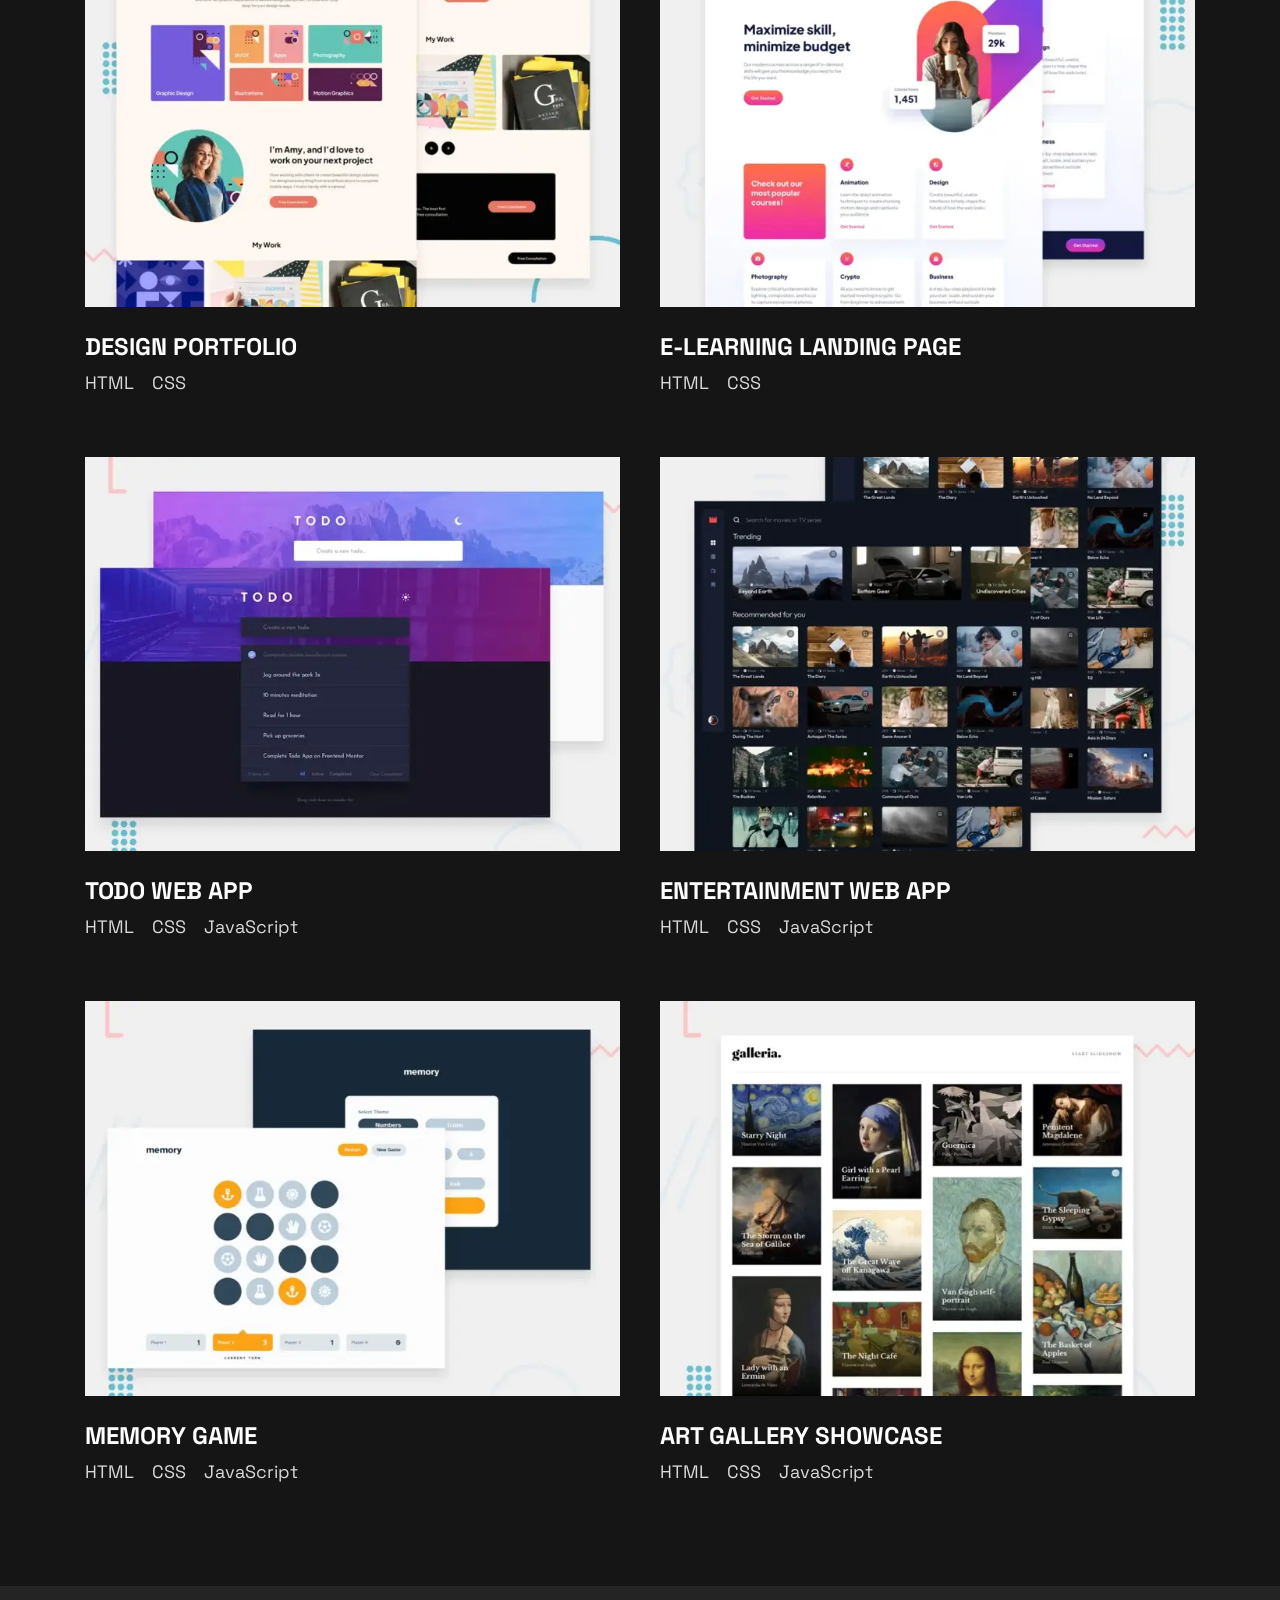
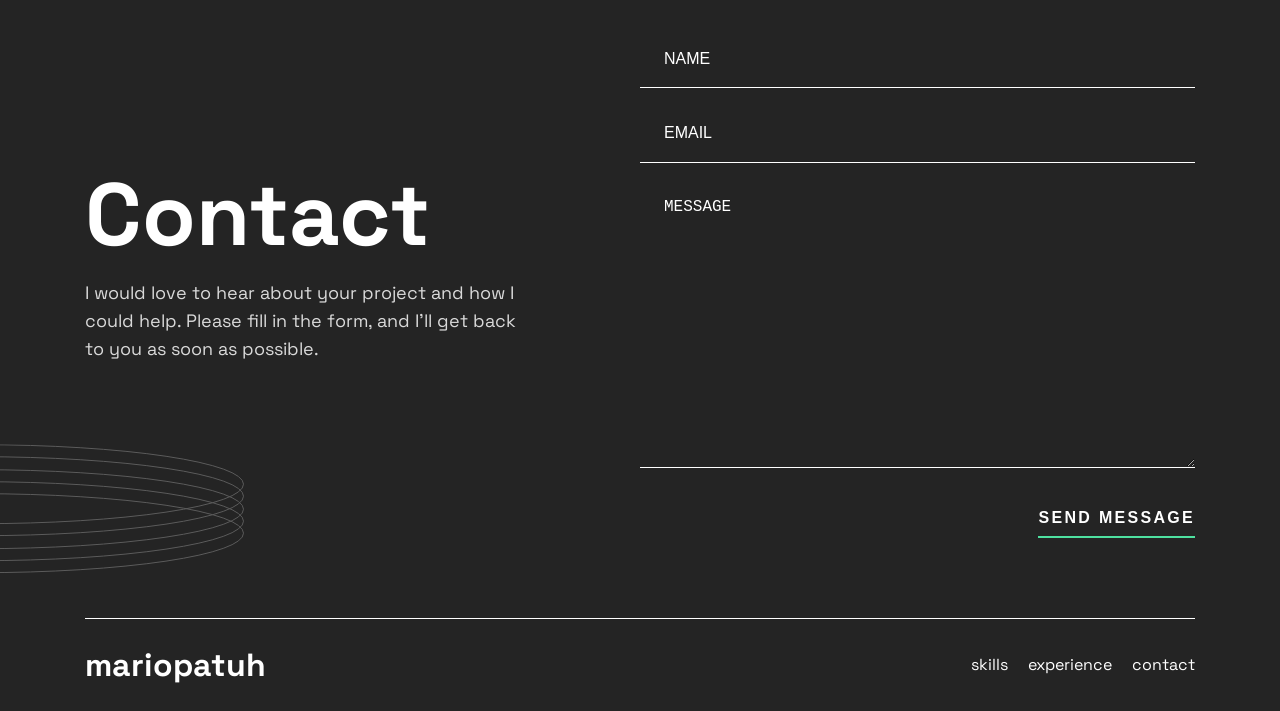
==== commit 6c59de87: "Fix footer content" ====
--- a/index.html
+++ b/index.html
@@ -315,22 +315,18 @@
       <footer class="section section--grey footer">
         <div class="footer__horizontal-rule"></div>
         <nav class="nav">
-          <div class="nav__logo">adamkeyes</div>
-          <ul class="nav__icon-container">
-            <div class="nav__icon">
-              <img src="assets/images/icon-github.svg" alt="" />
-            </div>
-            <div class="nav__icon">
-              <img src="assets/images/icon-frontend-mentor.svg" alt="" />
-            </div>
-            <div class="nav__icon">
-              <img src="assets/images/icon-linkedin.svg" alt="" />
-            </div>
-            <div class="nav__icon">
-              <img src="assets/images/icon-twitter.svg" alt="" />
-            </div>
+          <div class="nav__logo">mariopatuh</div>
+          <ul class="nav__list">
+            <li class="nav__item">
+              <a class="nav__links" href="#skills">skills</a>
+            </li>
+            <li class="nav__item">
+              <a class="nav__links" href="#projects">experience</a>
+            </li>
+            <li class="nav__item">
+              <a class="nav__links" href="#contact">contact</a>
+            </li>
           </ul>
-          <p>Desain ini diambil dari @frontendmentor</p>
         </nav>
       </footer>
     </main>
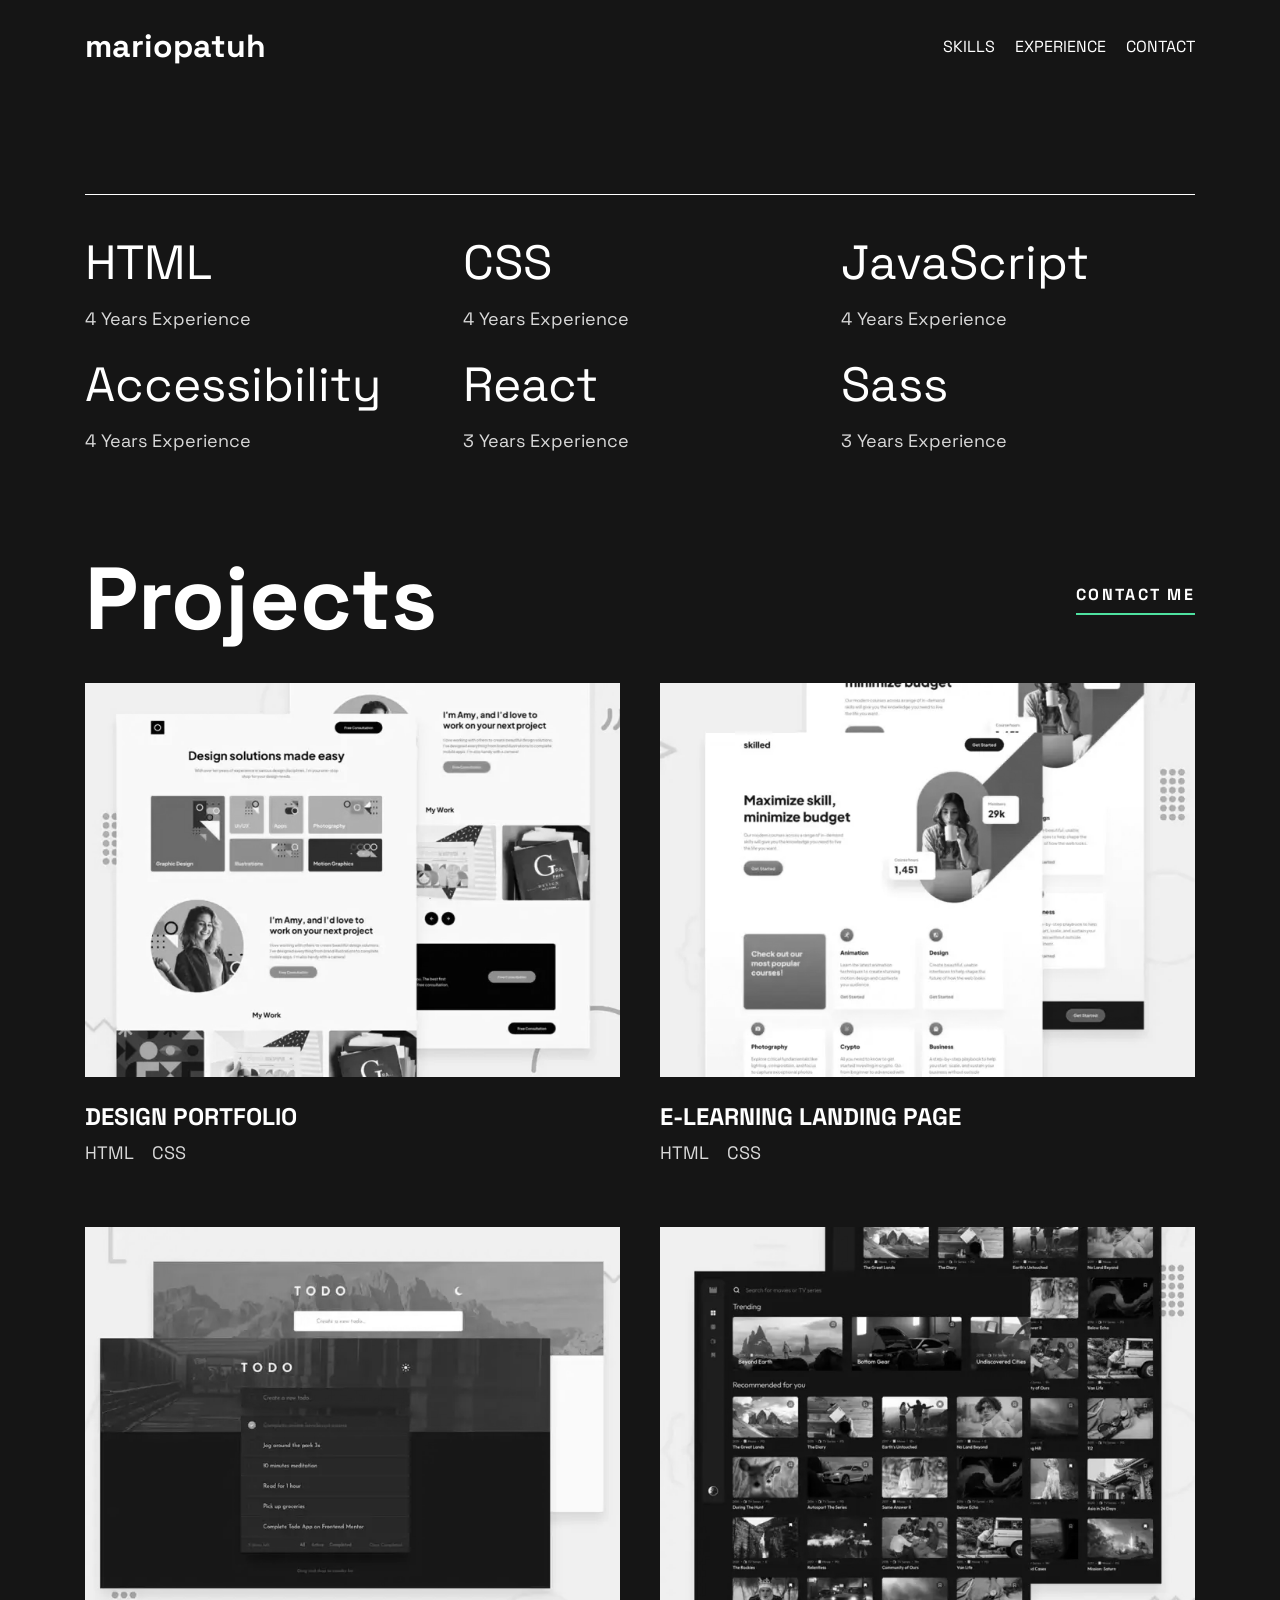
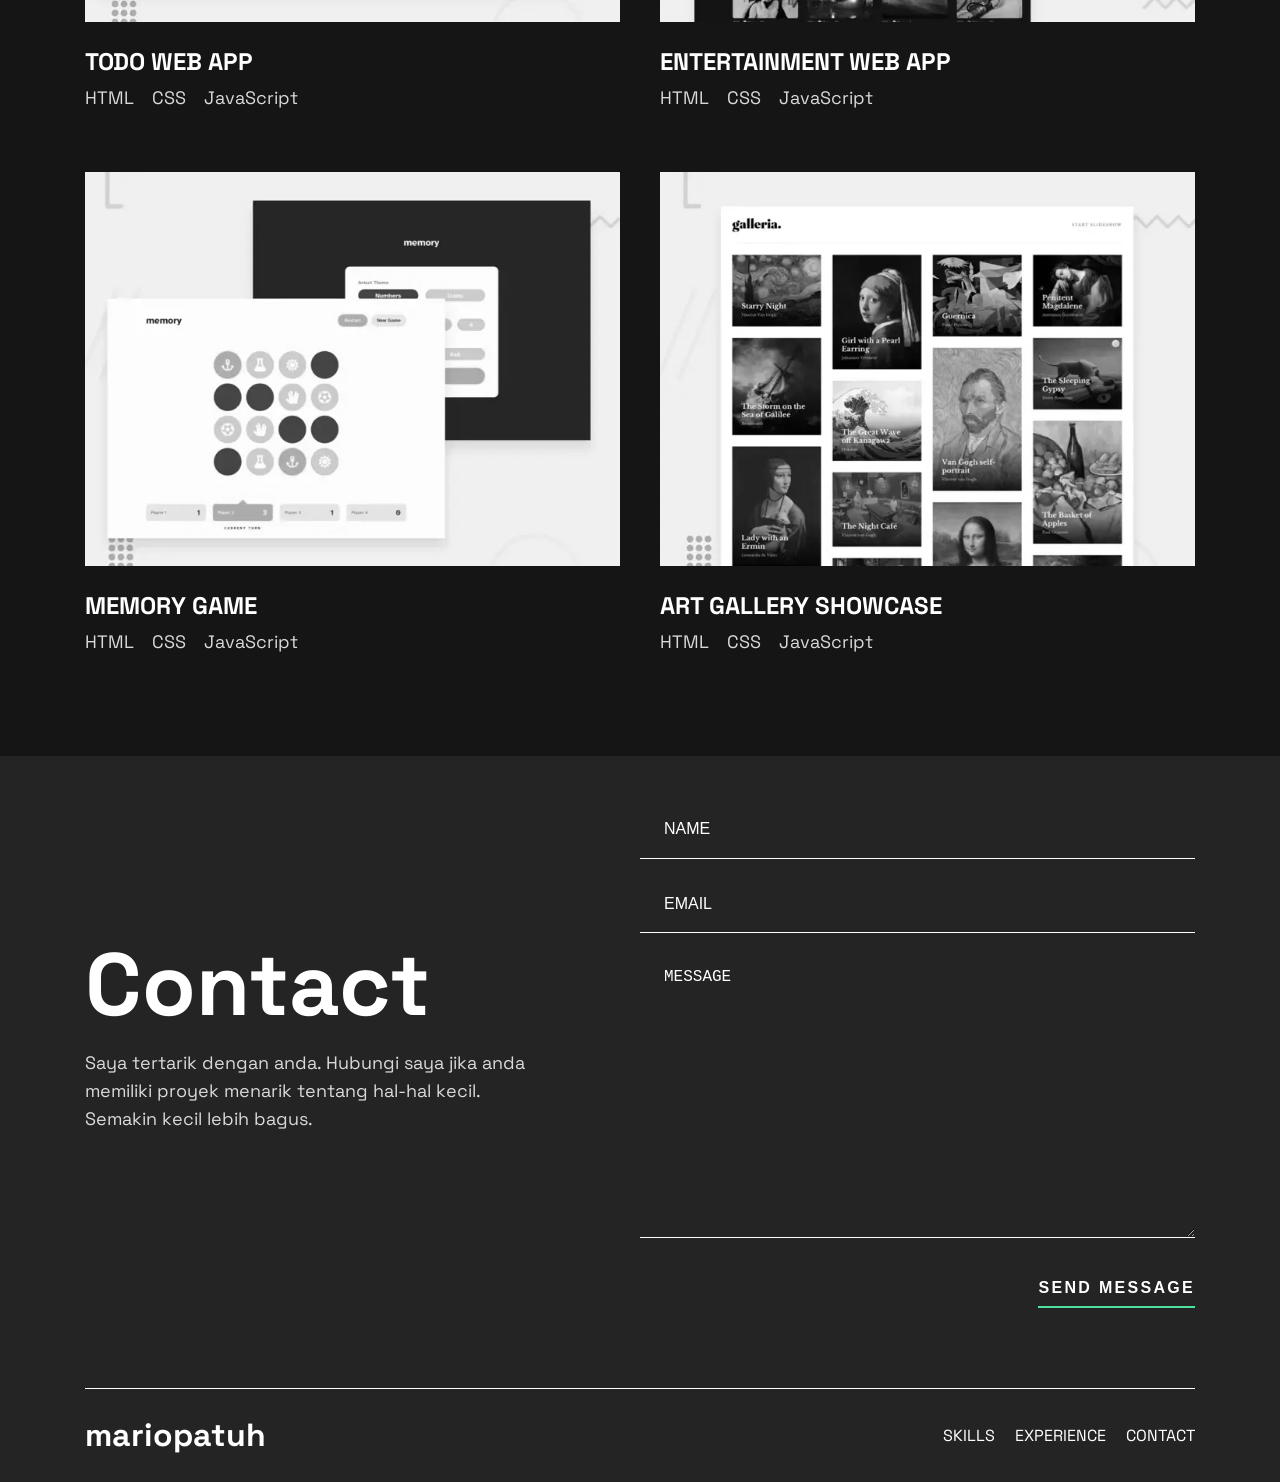
==== commit 43056b5e: "Fix icons color" ====
--- a/index.html
+++ b/index.html
@@ -36,21 +36,15 @@
             <div class="hero__avatar-container">
               <picture class="section__img">
                 <source
-                  srcset="assets/images/image-profile-tablet.webp"
+                  srcset="assets/images/hero-mario.JPG"
                   media="(min-width: 550px)"
                 />
                 <img
                   class="section__img"
-                  src="assets/images/image-profile-mobile.webp"
+                  src="assets/images/hero-mario.JPG "
                   alt=""
                 />
               </picture>
-            </div>
-            <div class="hero__bg-img-1">
-              <img src="assets/images/pattern-circle.svg" alt="" />
-            </div>
-            <div class="hero__bg-img-2">
-              <img src="assets/images/pattern-rings.svg" alt="" />
             </div>
           </div>
           <div class="hero__text-content">
@@ -59,28 +53,49 @@
             </h1>
             <p class="section__text hero__text">
               Passionate frontend developer that likes to start from small
-              things...
+              things, tapi tidak ingin small salary...
             </p>
-            <a class="section__link" href="#">Berhubung dengan saya</a>
+            <a class="section__link" href="./nocss.html">lihat versi html</a>
 
             <ul class="socials__icon-container">
-              <div class="socials__icon">
+              <li class="socials__icon">
+                <a href="https://github.com/mariopatuh">
                 <img src="assets/images/icon-github.svg" alt="icon github" />
-              </div>
-              <div class="socials__icon">
-                <img
-                  src="assets/images/icon-frontend-mentor.svg"
-                  alt="icon frontendmentor"
-                />
-              </div>
-              <div class="socials__icon">
+                </a>
+              </li>
+              <li class="socials__icon">
+                <a href="https://id.linkedin.com/in/mario-patuh">
                 <img
                   src="assets/images/icon-linkedin.svg"
                   alt="icon linkedin"
                 />
-              </div>
-              <div class="socials__icon">
-                <img src="assets/images/icon-twitter.svg" alt="icon twitter" />
+                </a>
+              </li>
+              <li class="socials__icon">
+                <a href="https://www.facebook.com/mario.patuh">
+                  <?xml version="1.0" ?><!DOCTYPE svg PUBLIC '-//W3C//DTD SVG 1.1//EN' 'http://www.w3.org/Graphics/SVG/1.1/DTD/svg11.dtd'>
+                  <svg
+                    height="100%"
+                    style="
+                      fill-rule: evenodd;
+                      clip-rule: evenodd;
+                      stroke-linejoin: round;
+                      stroke-miterlimit: 2;
+                    "
+                    version="1.1"
+                    viewBox="0 0 512 512"
+                    width="100%"
+                    xml:space="preserve"
+                    xmlns="http://www.w3.org/2000/svg"
+                    xmlns:serif="http://www.serif.com/"
+                    xmlns:xlink="http://www.w3.org/1999/xlink"
+                  >
+                    <path
+                      d="M449.446,0c34.525,0 62.554,28.03 62.554,62.554l0,386.892c0,34.524 -28.03,62.554 -62.554,62.554l-106.468,0l0,-192.915l66.6,0l12.672,-82.621l-79.272,0l0,-53.617c0,-22.603 11.073,-44.636 46.58,-44.636l36.042,0l0,-70.34c0,0 -32.71,-5.582 -63.982,-5.582c-65.288,0 -107.96,39.569 -107.96,111.204l0,62.971l-72.573,0l0,82.621l72.573,0l0,192.915l-191.104,0c-34.524,0 -62.554,-28.03 -62.554,-62.554l0,-386.892c0,-34.524 28.029,-62.554 62.554,-62.554l386.892,0Z"
+                      style="fill: white"
+                    />
+                  </svg>
+                </a>
               </div>
             </ul>
           </div>
@@ -112,9 +127,6 @@
           <div class="skill">
             <div class="skills-container__language">Sass</div>
             <p class="section__text">3 Years Experience</p>
-          </div>
-          <div class="skills__bg-img">
-            <img src="assets/images/pattern-rings.svg" alt="" />
           </div>
         </div>
       </section>
@@ -256,11 +268,7 @@
         <div class="contact__content-container">
           <div class="contact__text-content">
             <h2 class="section__heading">Contact</h2>
-            <p class="section__text">
-              I would love to hear about your project and how I could help.
-              Please fill in the form, and I’ll get back to you as soon as
-              possible.
-            </p>
+            <p class="section__text">Saya tertarik dengan anda. Hubungi saya jika anda memiliki proyek menarik tentang hal-hal kecil. Semakin kecil lebih bagus.</p>
           </div>
           <form method="Get" action="/" class="form">
             <div class="form__input-container">
@@ -273,8 +281,6 @@
                 aria-label="Name"
                 aria-required="true"
               />
-              <div class="form__error-icon">!</div>
-              <p class="form__error-msg">Sorry, invalid format here</p>
             </div>
             <div class="form__input-container">
               <input
@@ -286,8 +292,6 @@
                 aria-label="E-mail"
                 aria-required="true"
               />
-              <div class="form__error-icon">!</div>
-              <p class="form__error-msg">Sorry, invalid format here</p>
             </div>
             <div class="form__input-container">
               <textarea
@@ -300,16 +304,11 @@
                 aria-label="Message"
                 aria-required="true"
               ></textarea>
-              <div class="form__error-icon">!</div>
-              <p class="form__error-msg">Sorry, invalid format here</p>
             </div>
             <button class="section__link" href="#" type="submit">
               Send Message
             </button>
           </form>
-          <div class="contact__bg-img">
-            <img src="assets/images/pattern-rings.svg" alt="" />
-          </div>
         </div>
       </section>
       <footer class="section section--grey footer">
--- a/style.css
+++ b/style.css
@@ -60,6 +60,7 @@
 
 .section__img {
   width: 100%;
+  filter: grayscale();
 }
 
 @media screen and (min-width: 550px) {
@@ -112,13 +113,14 @@
 }
 
 .nav__links {
+  text-transform: uppercase;
   text-decoration: none;
   color: white;
-  transition: 0.3s;
+  transition: all 0.2s ease;
 }
 
 .nav__links:hover {
-  color: rgba(255, 255, 255, 0.568);
+  color: rgb(78, 225, 160);
 }
 
 .socials__icon-container {
@@ -127,11 +129,12 @@
   width: fit-content;
   margin-top: 1em;
   gap: 10px;
+  align-items: center;
+  list-style: none;
 }
 
 .socials__icon {
-  width: 13%;
-  height: 13%;
+  width: 25px;
   cursor: pointer;
 }
 
@@ -195,13 +198,6 @@
   width: 41%;
   display: block;
   margin: 0 auto;
-}
-
-.hero__bg-img-1 {
-  position: absolute;
-  bottom: 0;
-  right: 0;
-  transform: translateX(50%);
 }
 
 .hero__bg-img-2 {
@@ -289,15 +285,6 @@
 .skills-container__language {
   font-size: 32px;
   line-height: 1.25;
-}
-
-.skills__bg-img {
-  position: absolute;
-  bottom: 0;
-  right: 0;
-  transform: translatex(60%) translatey(50%);
-  z-index: 5;
-  width: 100%;
 }
 
 @media screen and (min-width: 550px) {
@@ -568,12 +555,26 @@
 
 /* Footer */
 
+footer > .nav {
+  display: flex;
+  align-items: center;
+  justify-content: space-between;
+  /* width: 100%; */
+  /* padding: 0 1em; */
+}
+
 .footer__horizontal-rule {
   border-bottom: 1px solid white;
   padding-bottom: 80px;
   margin: 0 16px;
 }
 
+@media (max-width: 550px) {
+  footer > .nav {
+    padding: 0 1em;
+  }
+}
+
 @media screen and (min-width: 1110px) {
   .footer__horizontal-rule {
     max-width: 1110px;
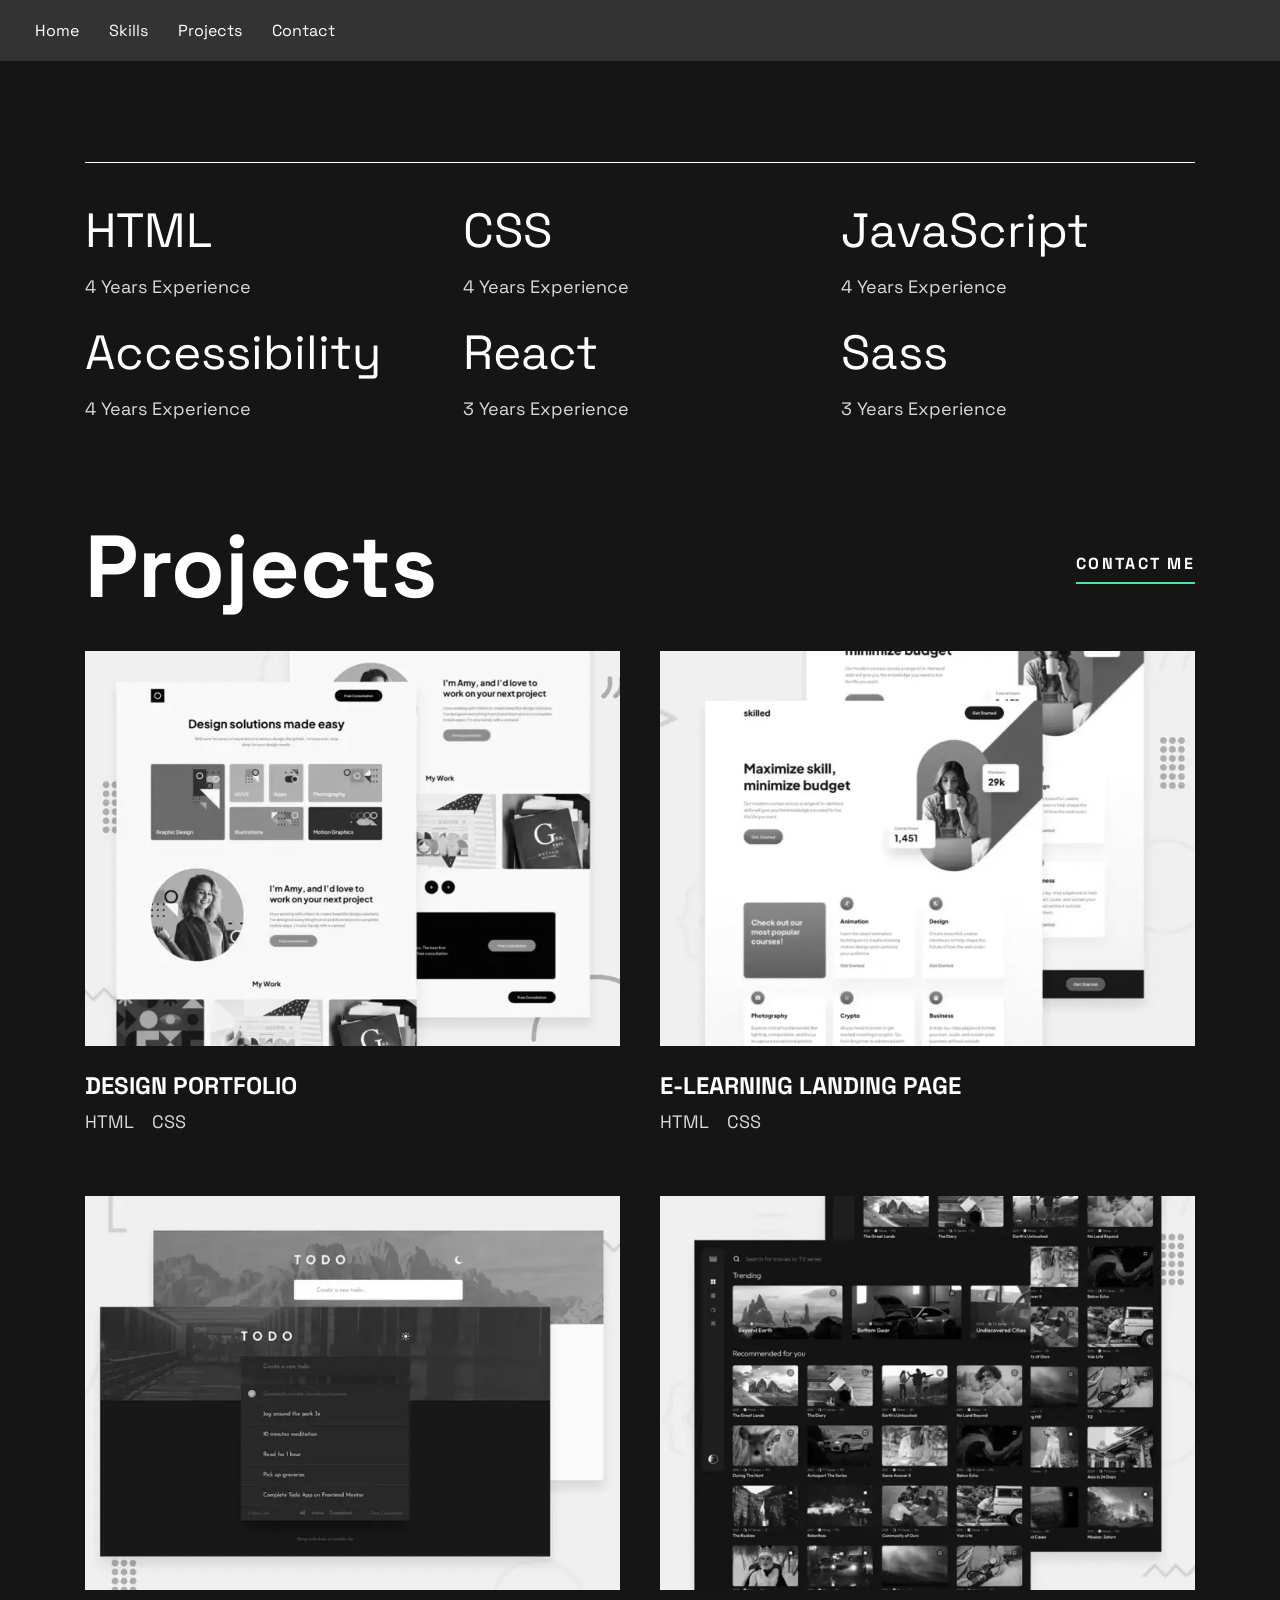
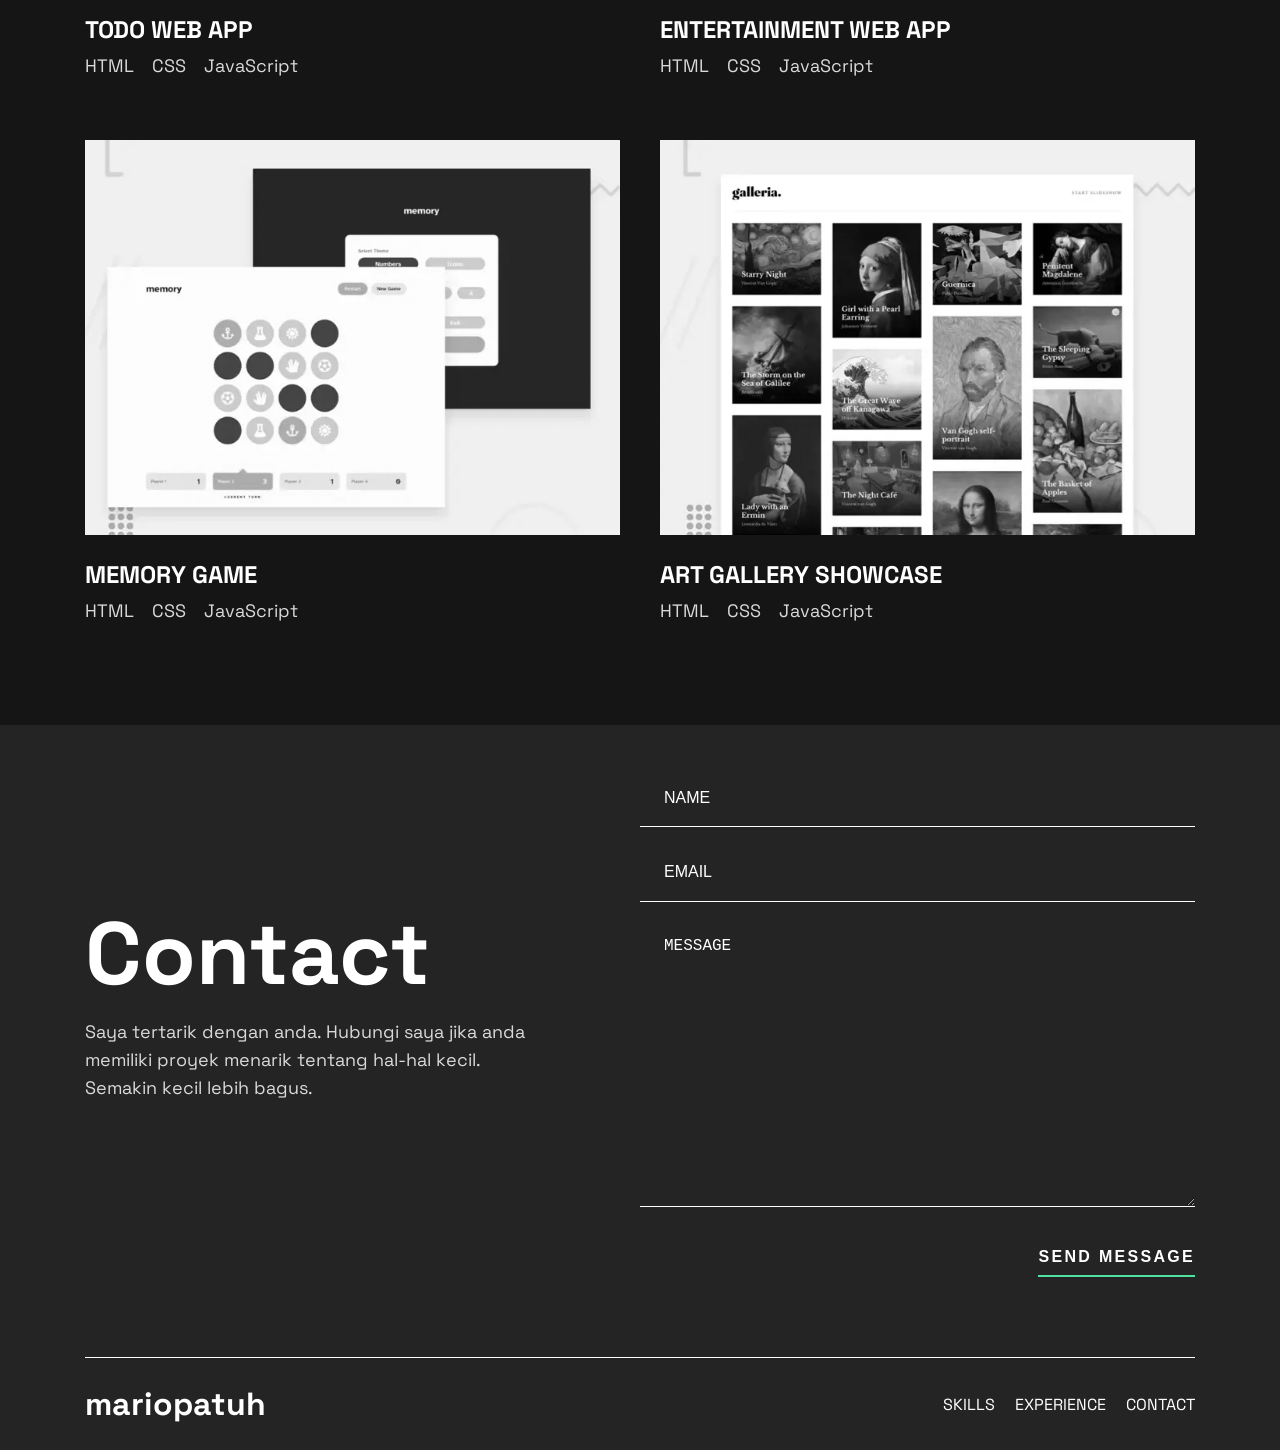
==== commit 02c8c0df: "Add nav (yes)" ====
--- a/index.html
+++ b/index.html
@@ -12,11 +12,42 @@
     />
     <link rel="stylesheet" href="style.css" />
     <title>Website Portfolio</title>
+    <script src="./nav.js" defer></script>
   </head>
   <body>
     <main>
       <section class="section hero">
-        <nav class="nav">
+        <nav class="navbar">
+          <div class="menu-toggle" id="mobile-menu">☰</div>
+          <ul class="nav-list">
+            <li><a href="#">Home</a></li>
+            <li class="dropdown">
+              <a href="#skills">Skills</a>
+              <ul class="dropdown-menu">
+                <li><a href="#">HTML</a></li>
+                <li><a href="#">CSS</a></li>
+                <li><a href="#">JavaScript</a></li>
+                <li><a href="#">Accessibility</a></li>
+                <li><a href="#">React</a></li>
+                <li><a href="#">Sass</a></li>
+              </ul>
+            </li>
+            <li class="dropdown">
+              <a href="#projects">Projects</a>
+              <ul class="dropdown-menu">
+                <li><a href="#">Design Portfolio</a></li>
+                <li><a href="#">E-Learning Landing Page</a></li>
+                <li><a href="#">Todo Web App</a></li>
+                <li><a href="#">Entertainment Web App</a></li>
+                <li><a href="#">Memory Game</a></li>
+                <li><a href="#">Art Gallery Showcase</a></li>
+              </ul>
+            </li>
+            <li><a href="#contact">Contact</a></li>
+          </ul>
+        </nav>
+
+        <!-- <nav class="nav">
           <div class="nav__logo">mariopatuh</div>
           <ul class="nav__list">
             <li class="nav__item">
@@ -29,7 +60,7 @@
               <a class="nav__links" href="#contact">contact</a>
             </li>
           </ul>
-        </nav>
+        </nav> -->
 
         <div class="hero__content">
           <div class="hero__avatar">
--- a/style.css
+++ b/style.css
@@ -581,3 +581,77 @@
     margin: 0 auto;
   }
 }
+
+/* Nav */
+
+.navbar {
+  background: #333;
+  padding: 10px 20px;
+  position: relative;
+}
+
+.nav-list {
+  list-style: none;
+  display: flex;
+  flex-wrap: wrap;
+}
+
+.nav-list li {
+  position: relative;
+}
+
+.nav-list a {
+  color: white;
+  padding: 10px 15px;
+  text-decoration: none;
+  display: block;
+}
+
+.menu-toggle {
+  display: none;
+  font-size: 24px;
+  color: white;
+  cursor: pointer;
+}
+
+.dropdown-menu {
+  display: none;
+  position: absolute;
+  background: #444;
+  top: 100%;
+  left: 0;
+  min-width: 150px;
+}
+
+.dropdown-menu li a {
+  padding: 10px;
+}
+
+.dropdown:hover .dropdown-menu {
+  display: block;
+}
+
+@media (max-width: 768px) {
+  .menu-toggle {
+    display: block;
+  }
+
+  .nav-list {
+    display: none;
+    flex-direction: column;
+    width: 100%;
+    background: #333;
+  }
+
+  .nav-list.active {
+    display: flex;
+  }
+
+  .dropdown-menu {
+    position: static;
+  }
+
+  .dropdown.open .dropdown-menu {
+    display: block;
+  }
+}
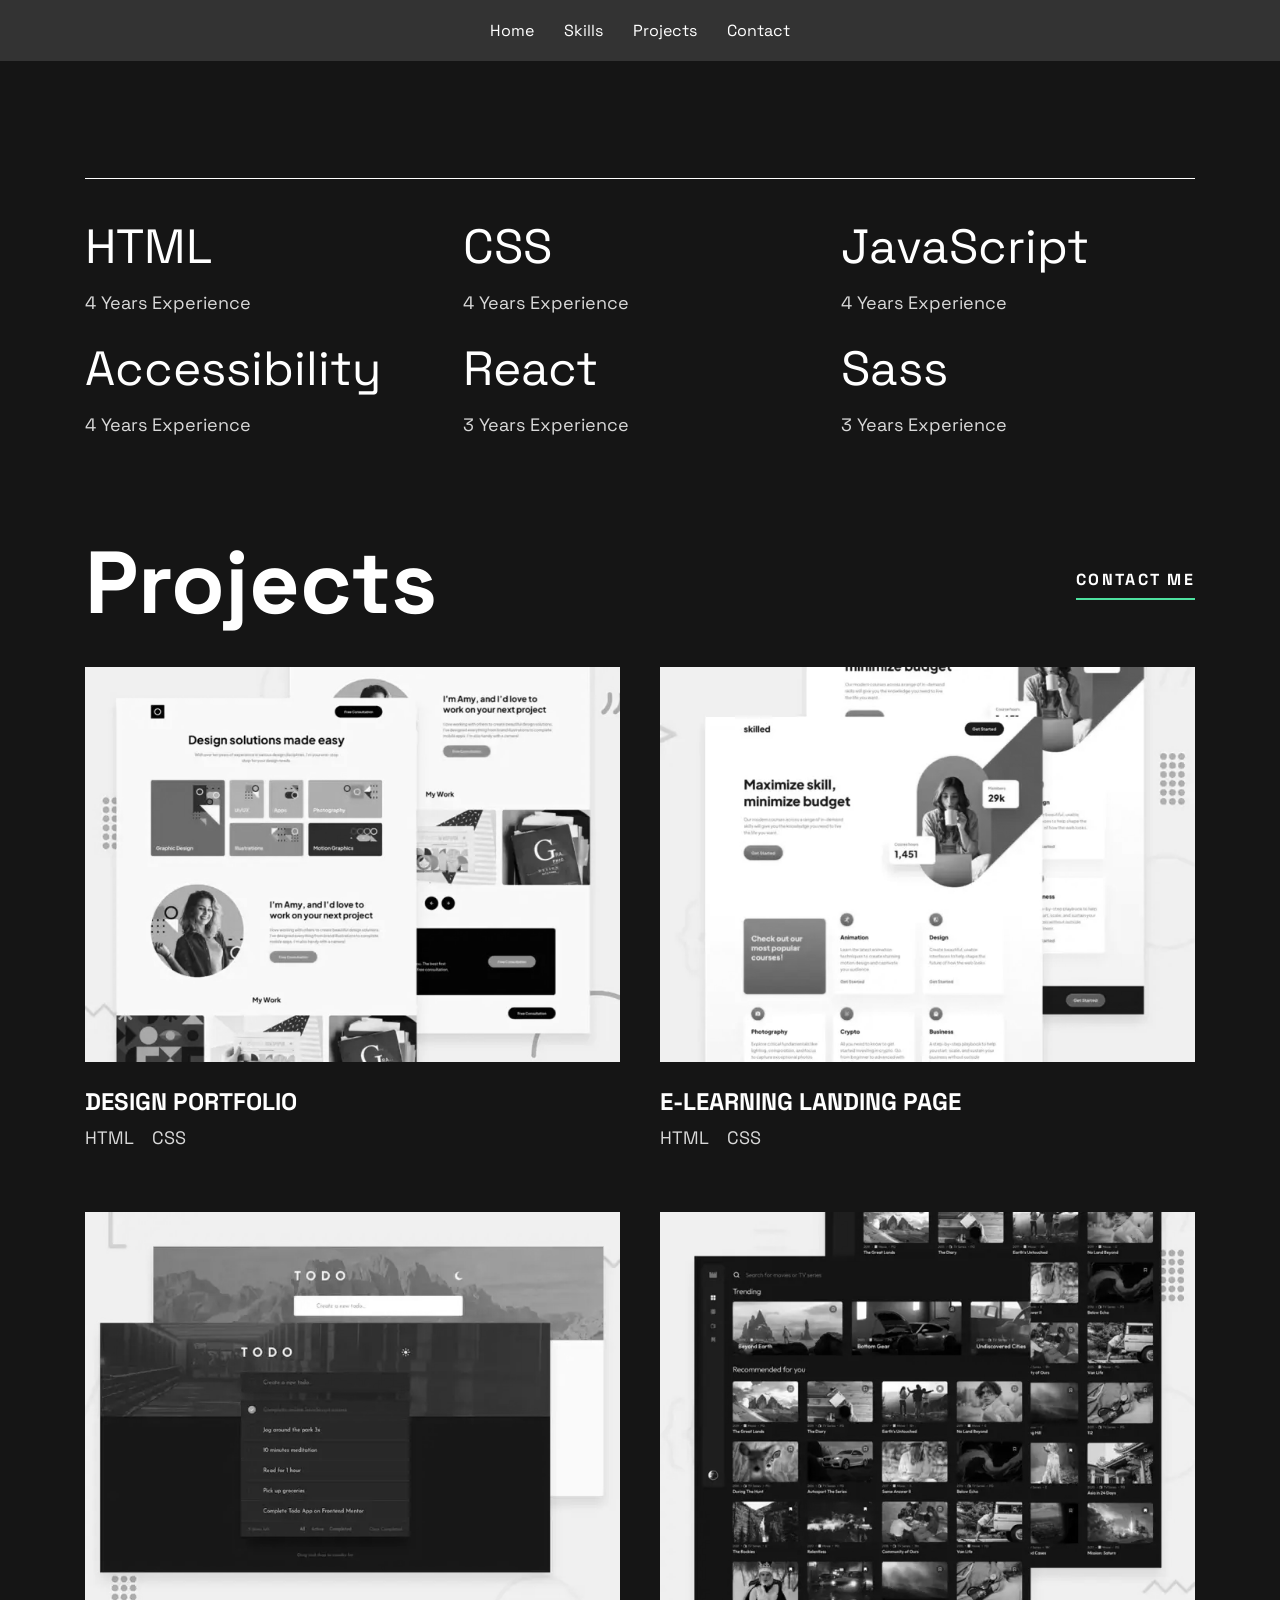
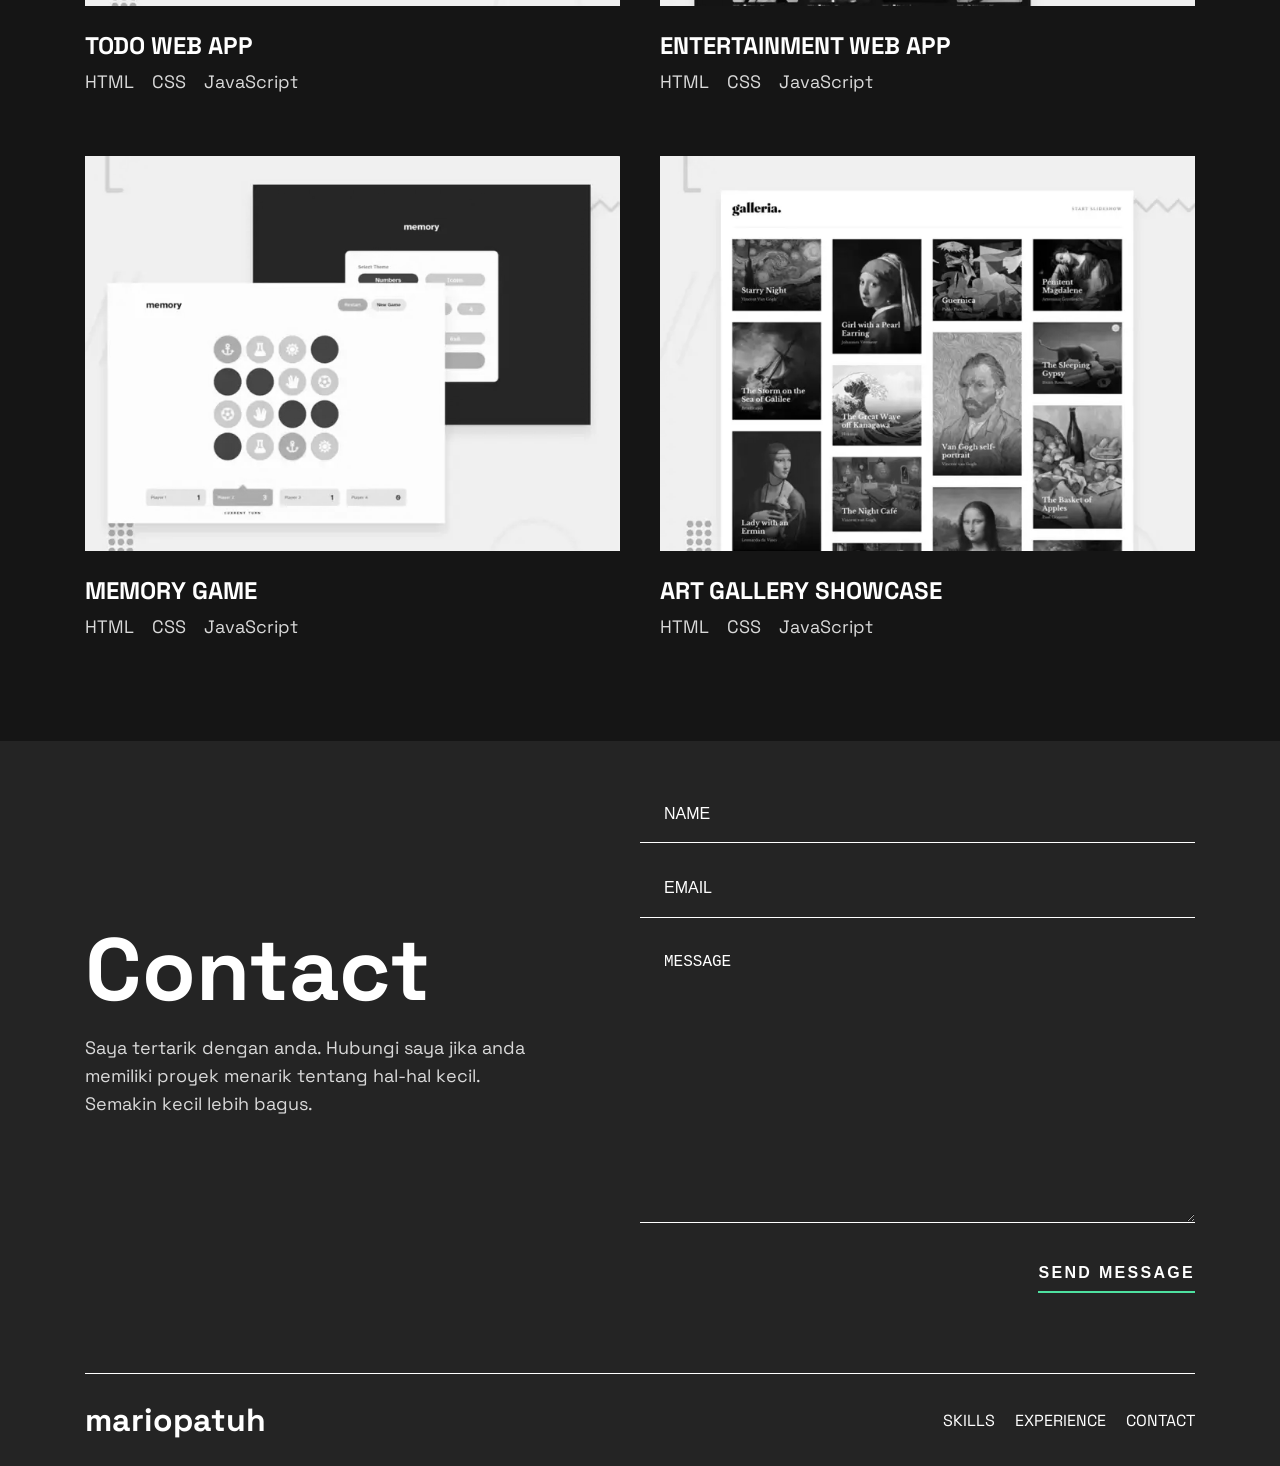
==== commit 7b097224: "Add hover dropdown" ====
--- a/index.html
+++ b/index.html
@@ -20,30 +20,30 @@
         <nav class="navbar">
           <div class="menu-toggle" id="mobile-menu">☰</div>
           <ul class="nav-list">
-            <li><a href="#">Home</a></li>
+            <li><a href="#" class="drp-child">Home</a></li>
             <li class="dropdown">
-              <a href="#skills">Skills</a>
+              <a href="#skills" class="drp-child">Skills</a>
               <ul class="dropdown-menu">
-                <li><a href="#">HTML</a></li>
-                <li><a href="#">CSS</a></li>
-                <li><a href="#">JavaScript</a></li>
-                <li><a href="#">Accessibility</a></li>
-                <li><a href="#">React</a></li>
-                <li><a href="#">Sass</a></li>
+                <li><a class="drp-child" href="#">HTML</a></li>
+                <li><a class="drp-child" href="#">CSS</a></li>
+                <li><a class="drp-child" href="#">JavaScript</a></li>
+                <li><a class="drp-child" href="#">Accessibility</a></li>
+                <li><a class="drp-child" href="#">React</a></li>
+                <li><a class="drp-child" href="#">Sass</a></li>
               </ul>
             </li>
             <li class="dropdown">
-              <a href="#projects">Projects</a>
+              <a href="#projects" class="drp-child">Projects</a>
               <ul class="dropdown-menu">
-                <li><a href="#">Design Portfolio</a></li>
-                <li><a href="#">E-Learning Landing Page</a></li>
-                <li><a href="#">Todo Web App</a></li>
-                <li><a href="#">Entertainment Web App</a></li>
-                <li><a href="#">Memory Game</a></li>
-                <li><a href="#">Art Gallery Showcase</a></li>
+                <li><a class="drp-child" href="#">Design Portfolio</a></li>
+                <li><a class="drp-child" href="#">E-Learning Landing Page</a></li>
+                <li><a class="drp-child" href="#">Todo Web App</a></li>
+                <li><a class="drp-child" href="#">Entertainment Web App</a></li>
+                <li><a class="drp-child" href="#">Memory Game</a></li>
+                <li><a class="drp-child" href="#">Art Gallery Showcase</a></li>
               </ul>
             </li>
-            <li><a href="#contact">Contact</a></li>
+            <li><a href="#contact" class="drp-child">Contact</a></li>
           </ul>
         </nav>
 
--- a/style.css
+++ b/style.css
@@ -588,12 +588,14 @@
   background: #333;
   padding: 10px 20px;
   position: relative;
+  margin-bottom: 1em;
 }
 
 .nav-list {
   list-style: none;
   display: flex;
   flex-wrap: wrap;
+  justify-content: center;
 }
 
 .nav-list li {
@@ -621,6 +623,9 @@
   top: 100%;
   left: 0;
   min-width: 150px;
+  z-index: 100;
+  list-style-type: none;
+  padding-left: 1em;
 }
 
 .dropdown-menu li a {
@@ -629,6 +634,10 @@
 
 .dropdown:hover .dropdown-menu {
   display: block;
+}
+
+.drp-child:hover {
+  color: rgb(78, 225, 160);
 }
 
 @media (max-width: 768px) {
